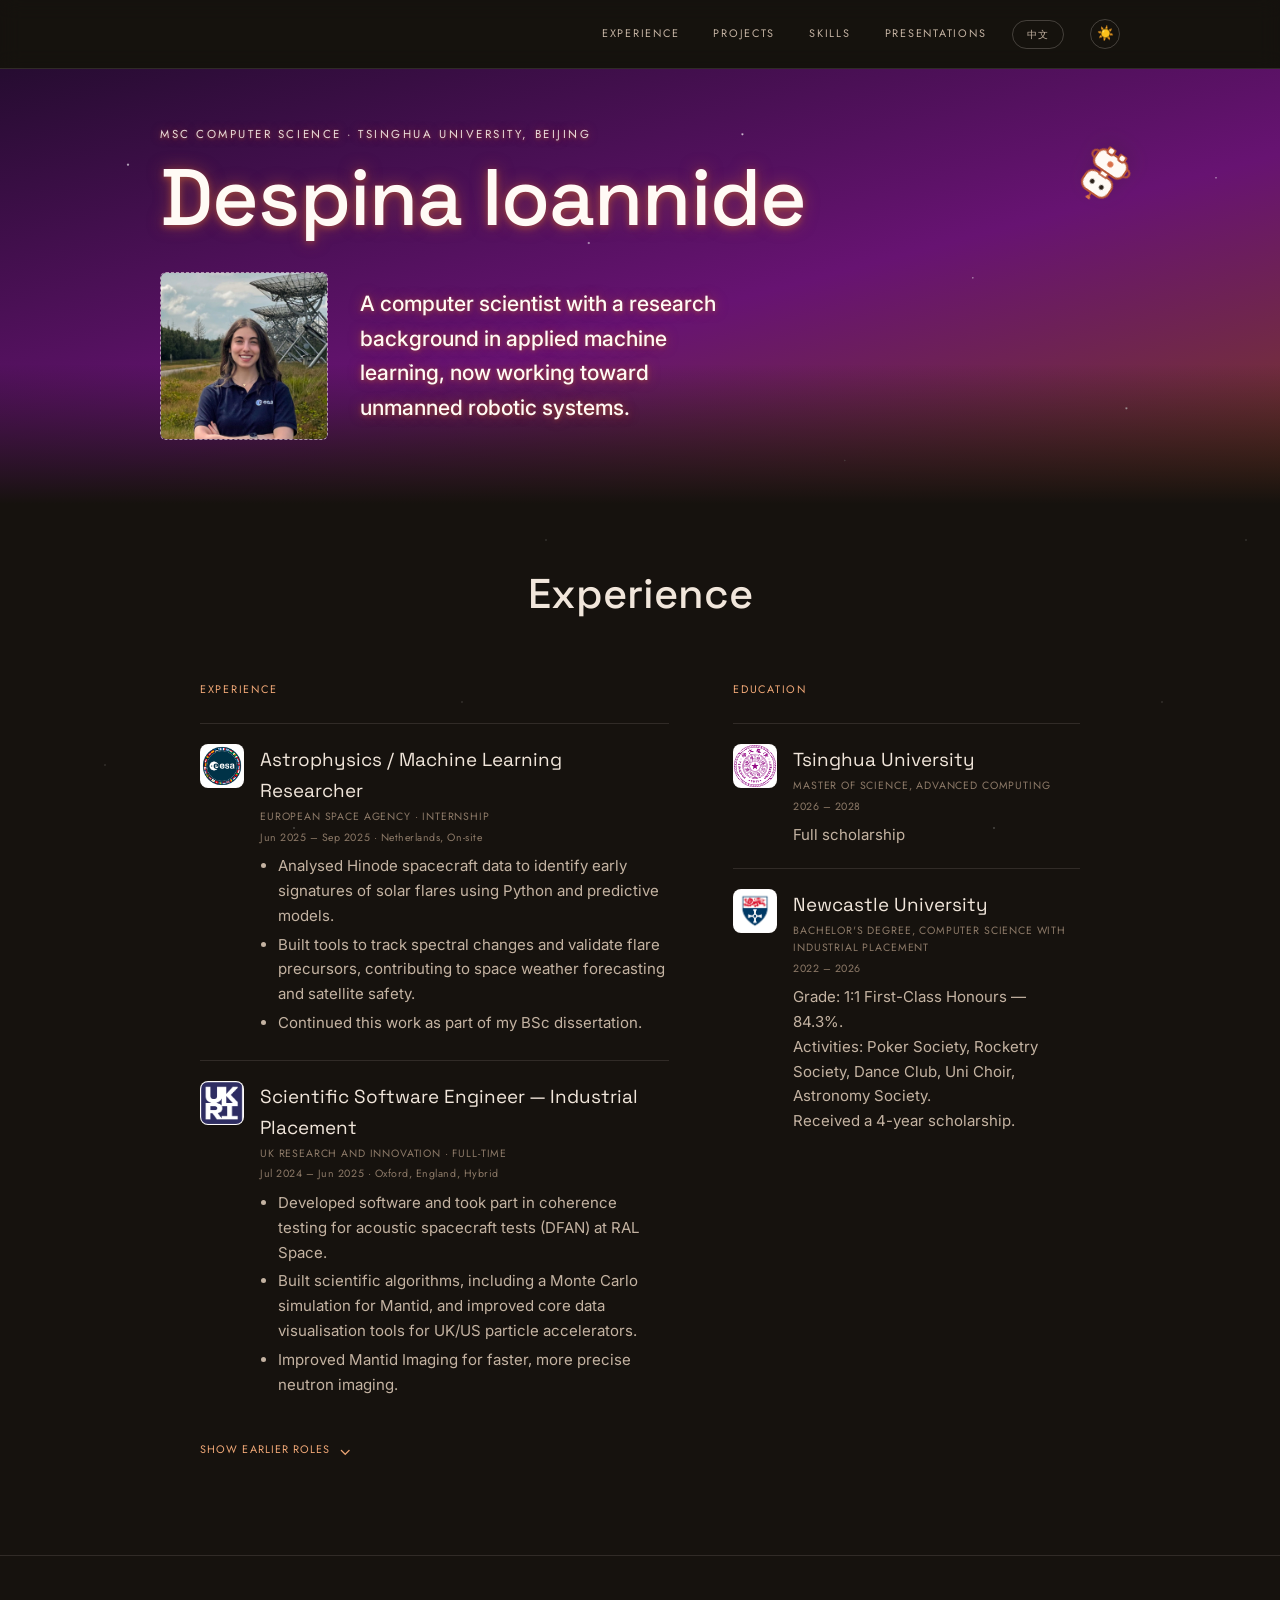
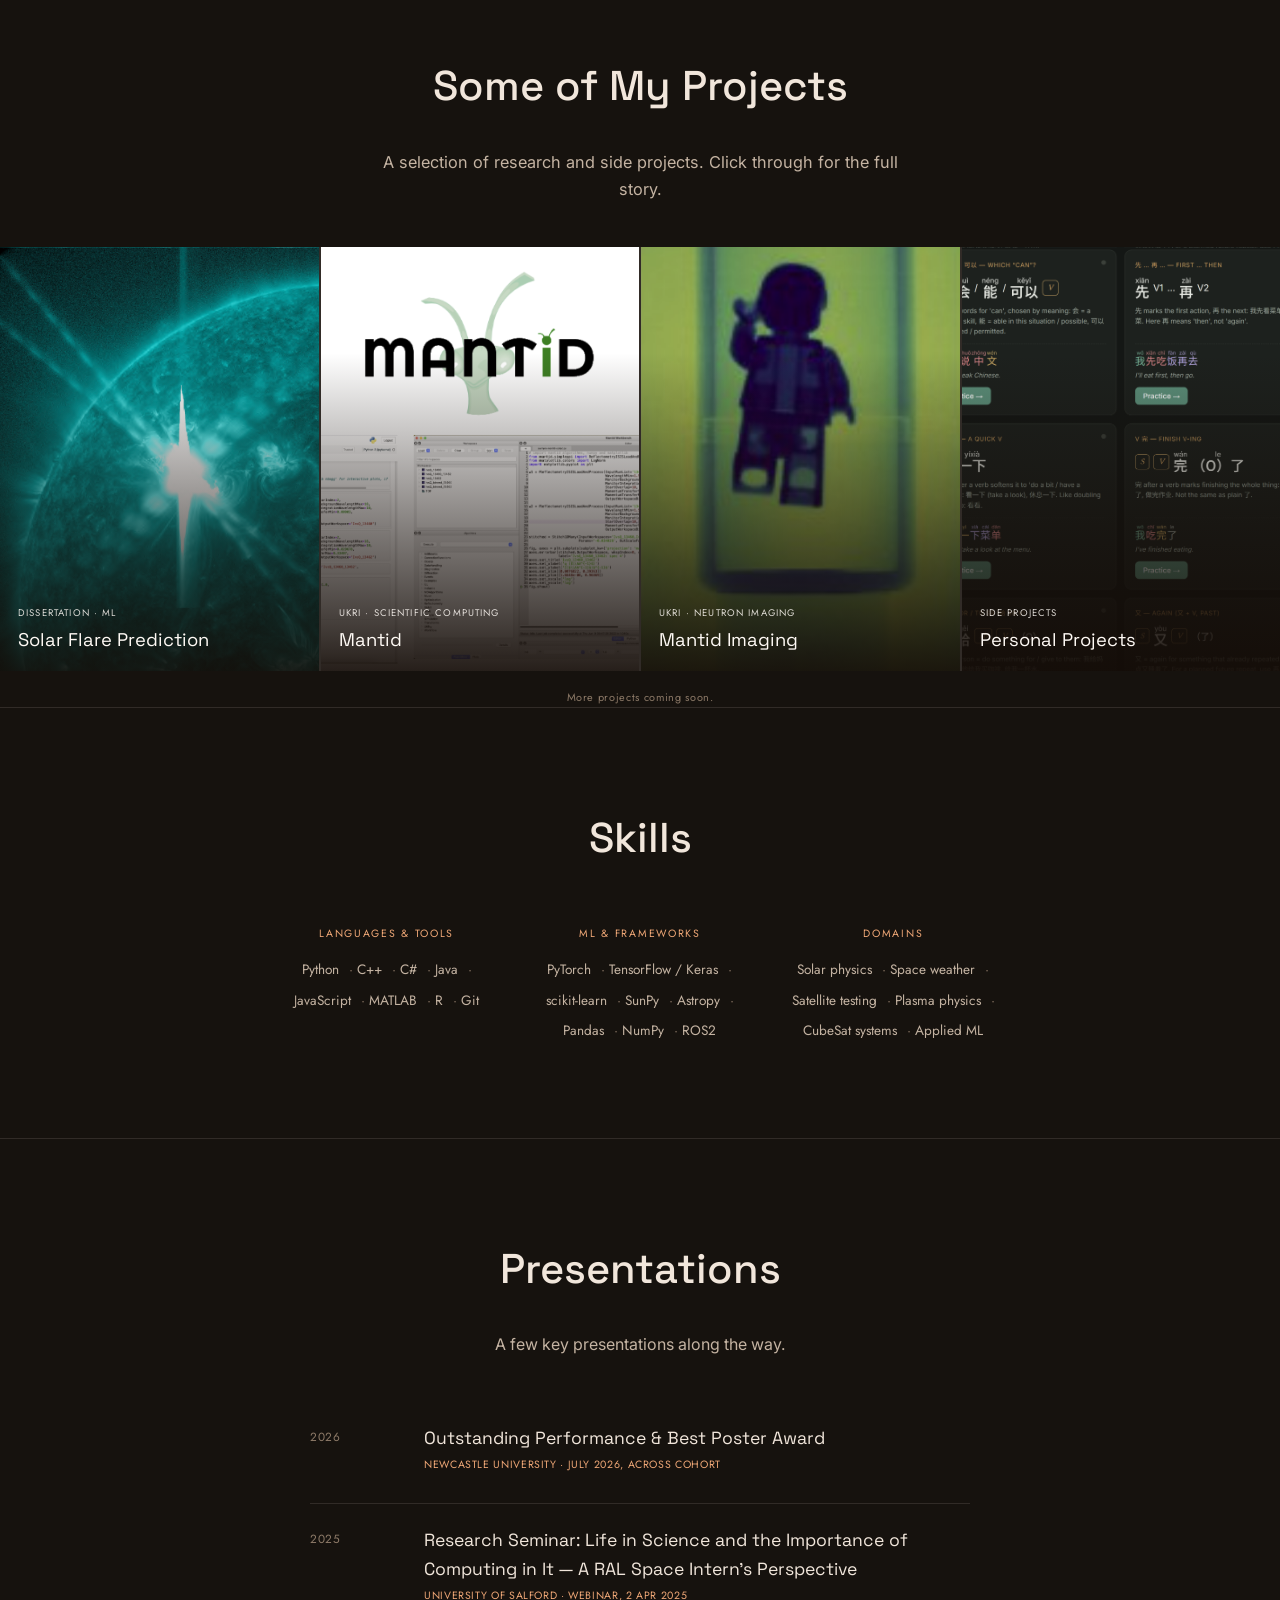
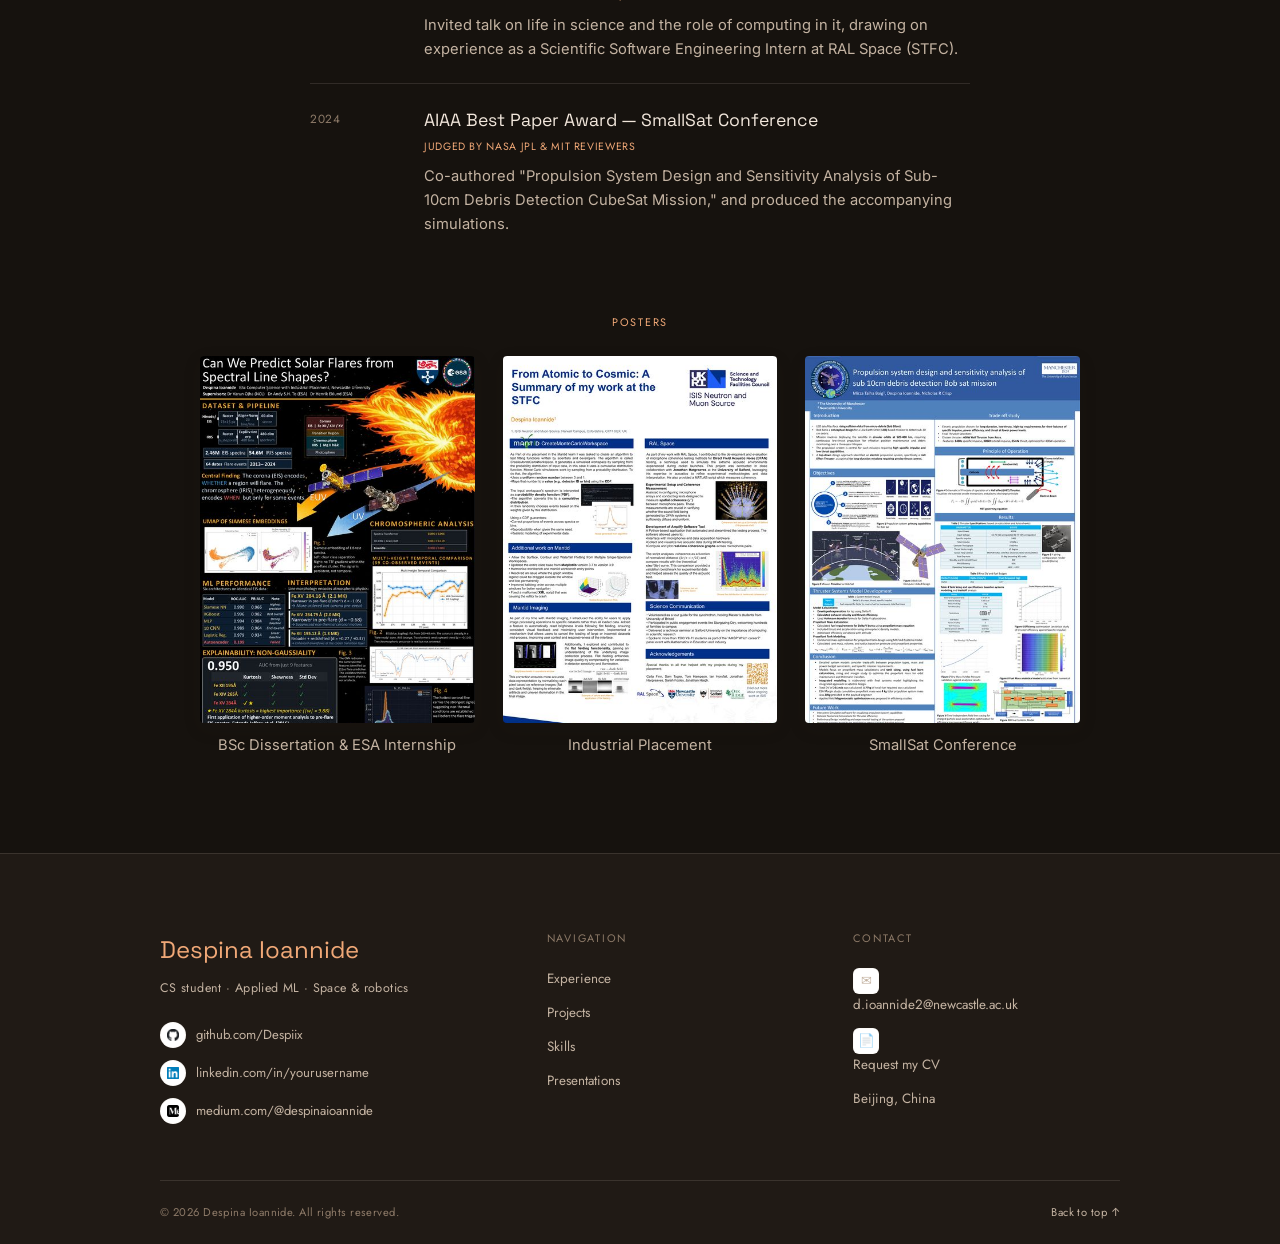
==== index.html @ 5f912adf "Initial commit: personal portfolio website" ====
<!DOCTYPE html>
<html lang="en">
<head>
<meta charset="UTF-8">
<meta name="viewport" content="width=device-width, initial-scale=1.0">
<title>Despina</title>
<meta name="description" content="Despina — Computer Science graduate, machine learning for space weather, incoming MSc Advanced Computing at Tsinghua University.">
<script>
  (function(){
    var t = localStorage.getItem('site-theme') || 'dark';
    if(t === 'dark') document.documentElement.setAttribute('data-theme', 'dark');
  })();
</script>

<link rel="preconnect" href="https://fonts.googleapis.com">
<link rel="preconnect" href="https://fonts.gstatic.com" crossorigin>
<link href="https://fonts.googleapis.com/css2?family=Space+Grotesk:wght@400;500;600;700&family=Inter:wght@400;500;600&family=Jost:wght@300;400;500&display=swap" rel="stylesheet">
<script src="https://cdnjs.cloudflare.com/ajax/libs/gsap/3.12.5/gsap.min.js"></script>

<style>
  :root{
    /* warm blush → coral, pulled from the reference */
    --grad-top: #f8ded3;
    --grad-mid: #f0ae93;
    --grad-bottom: #dd7a58;

    --bg: #fdf3ec;
    --bg-panel: #f9e8dd;
    --ink: #2b2019;
    --ink-dim: #6f5b4c;
    --ink-faint: #a4917f;
    --hero-ink: #fffaf5;
    --hero-ink-dim: rgba(255,250,245,0.86);

    --accent: #d9714a;
    --accent-deep: #b85535;
    --line: rgba(43,32,25,0.13);
    --line-strong: rgba(43,32,25,0.24);
    --hero-glow: rgba(184,85,53,0.6);

    --display: 'Space Grotesk', 'Jost', sans-serif;
    --body-serif: 'Inter', 'Jost', sans-serif;
    --label: 'Jost', 'Inter', sans-serif;
    --max: 1040px;

    --nav-bg: rgba(253,243,236,0.72);
  }

  :root[data-theme="dark"]{
    --grad-top: #260c31;
    --grad-mid: #671372;
    --grad-bottom: #7a3c22;

    --bg: #16120e;
    --bg-panel: #201a15;
    --ink: #f1e6db;
    --ink-dim: #c4b3a2;
    --ink-faint: #8d7a68;
    --line: rgba(241,230,219,0.12);
    --line-strong: rgba(241,230,219,0.22);

    --accent: #e8935f;
    --accent-deep: #f0a877;

    --nav-bg: rgba(22,18,14,0.72);
  }

  *{ box-sizing: border-box; margin:0; padding:0; }
  html{ scroll-behavior: smooth; }

  body{
    background: var(--bg);
    color: var(--ink);
    font-family: var(--body-serif);
    font-size: 1.15rem;
    line-height: 1.65;
    -webkit-font-smoothing: antialiased;
    transition: background-color 0.3s ease, color 0.3s ease;
  }

  /* sparse ambient starfield across the whole page, dark mode only */
  body::before{
    content: "";
    position: fixed;
    inset: 0;
    z-index: -1;
    pointer-events: none;
    opacity: 0;
    transition: opacity 0.8s ease;
    background-image:
      radial-gradient(1.2px 1.2px at 6% 14%, rgba(255,255,255,0.5), transparent),
      radial-gradient(1px 1px at 28% 52%, rgba(255,255,255,0.35), transparent),
      radial-gradient(1.2px 1.2px at 54% 22%, rgba(255,255,255,0.45), transparent),
      radial-gradient(1px 1px at 78% 60%, rgba(255,255,255,0.32), transparent),
      radial-gradient(1.2px 1.2px at 92% 30%, rgba(255,255,255,0.4), transparent),
      radial-gradient(1px 1px at 15% 85%, rgba(255,255,255,0.3), transparent),
      radial-gradient(1.2px 1.2px at 42% 92%, rgba(255,255,255,0.4), transparent),
      radial-gradient(1px 1px at 66% 78%, rgba(255,255,255,0.3), transparent);
    background-size: 700px 900px;
    background-repeat: repeat;
  }
  :root[data-theme="dark"] body::before{
    opacity: 1;
    animation: twinkle 8s ease-in-out infinite;
  }

  a{ color: inherit; text-decoration: none; }
  ::selection{ background: var(--accent); color: #fff; }

  .wrap{
    max-width: var(--max);
    margin: 0 auto;
    padding: 0 40px;
    position: relative;
  }

  .label{
    font-family: var(--label);
    font-weight: 400;
    font-size: 0.72rem;
    letter-spacing: 0.22em;
    text-transform: uppercase;
    color: var(--accent);
  }

  /* ---------- NAV ---------- */
  nav{
    position: sticky;
    top: 0;
    z-index: 50;
    background: var(--nav-bg);
    backdrop-filter: blur(10px);
    border-bottom: 1px solid var(--line);
    transition: background-color 0.3s ease, border-color 0.3s ease;
  }
  nav .wrap{
    display:flex;
    align-items:center;
    justify-content: flex-end;
    height: 68px;
    padding: 0 40px;
  }
  .nav-links{
    display:flex;
    gap: 34px;
    font-family: var(--label);
    font-size: 0.68rem;
    letter-spacing: 0.16em;
    text-transform: uppercase;
    color: var(--ink-dim);
  }
  .nav-links a{ transition: color 0.25s ease; }
  .nav-links a:hover{ color: var(--accent-deep); }
  @media (max-width: 640px){ .nav-links{ gap: 14px; } .nav-links a:nth-child(3), .nav-links a:nth-child(4){ display:none; } }

  .nav-right{ display: flex; align-items: center; gap: 26px; }
  .lang-toggle{
    font-family: var(--label);
    font-size: 0.65rem;
    letter-spacing: 0.08em;
    text-transform: uppercase;
    color: var(--ink-dim);
    background: none;
    border: 1px solid var(--line-strong);
    border-radius: 999px;
    padding: 6px 14px;
    cursor: pointer;
    transition: color 0.2s ease, border-color 0.2s ease;
    flex-shrink: 0;
  }
  .lang-toggle:hover{ color: var(--accent-deep); border-color: var(--accent-deep); }

  .theme-toggle{
    width: 30px;
    height: 30px;
    border-radius: 50%;
    background: none;
    border: 1px solid var(--line-strong);
    display: flex;
    align-items: center;
    justify-content: center;
    font-size: 0.85rem;
    line-height: 1;
    cursor: pointer;
    transition: border-color 0.2s ease, transform 0.2s ease;
    flex-shrink: 0;
  }
  .theme-toggle:hover{ border-color: var(--accent-deep); transform: rotate(12deg); }

  /* ---------- HERO ---------- */
  header.hero{
    background: linear-gradient(165deg, var(--grad-top) 0%, var(--grad-mid) 55%, var(--grad-bottom) 100%);
    padding: 56px 0 64px;
    position: relative;
    overflow: hidden;
    transition: background 0.3s ease;
  }
  header.hero::after{
    content: "";
    position: absolute;
    left: 0; right: 0; bottom: 0;
    height: 140px;
    background: linear-gradient(0deg, var(--bg) 0%, transparent 100%);
    pointer-events: none;
    transition: background-color 0.3s ease;
  }
  header.hero .wrap{
    display: block;
    position: relative;
    z-index: 1;
  }
  .hero-stars{
    position: absolute;
    inset: 0;
    pointer-events: none;
    opacity: 0;
    transition: opacity 0.6s ease;
    background-image:
      radial-gradient(1.6px 1.6px at 10% 22%, rgba(255,255,255,0.9), transparent),
      radial-gradient(1.2px 1.2px at 32% 68%, rgba(255,255,255,0.7), transparent),
      radial-gradient(1.6px 1.6px at 58% 15%, rgba(255,255,255,0.85), transparent),
      radial-gradient(1.2px 1.2px at 76% 48%, rgba(255,255,255,0.6), transparent),
      radial-gradient(1.6px 1.6px at 88% 78%, rgba(255,255,255,0.85), transparent),
      radial-gradient(1.2px 1.2px at 20% 85%, rgba(255,255,255,0.55), transparent),
      radial-gradient(1.6px 1.6px at 46% 40%, rgba(255,255,255,0.75), transparent),
      radial-gradient(1.2px 1.2px at 66% 90%, rgba(255,255,255,0.6), transparent),
      radial-gradient(1.2px 1.2px at 95% 25%, rgba(255,255,255,0.65), transparent);
  }
  :root[data-theme="dark"] .hero-stars{
    opacity: 1;
    animation: twinkle 6s ease-in-out infinite;
  }
  @keyframes twinkle{
    0%, 100% { opacity: 0.7; }
    50% { opacity: 1; }
  }
  .hero-eyebrow{
    color: var(--hero-ink-dim);
    margin-bottom: 14px;
    text-shadow: 0 0 10px var(--hero-glow), 0 1px 3px var(--hero-glow);
  }
  h1.name{
    font-family: var(--display);
    font-weight: 500;
    font-size: clamp(2.6rem, 7vw, 5rem);
    line-height: 0.98;
    letter-spacing: -0.01em;
    color: var(--hero-ink);
    margin-bottom: 36px;
    text-shadow: 0 0 16px var(--hero-glow), 0 2px 6px var(--hero-glow);
  }
  .hero-row{
    display: flex;
    align-items: center;
    gap: 32px;
    flex-wrap: wrap;
  }
  .hero-photo{
    width: 168px;
    height: 168px;
    flex-shrink: 0;
    aspect-ratio: 1 / 1;
    border-radius: 6px;
    border: 1.5px dashed rgba(255,250,245,0.55);
    background: rgba(255,250,245,0.08);
    display: flex;
    flex-direction: column;
    align-items: center;
    justify-content: center;
    gap: 8px;
    color: var(--hero-ink-dim);
    overflow: hidden;
  }
  .hero-photo img{ width: 100%; height: 100%; object-fit: cover; display: block; }
  .hero-photo .plus{
    font-family: var(--display);
    font-size: 2rem;
    line-height: 1;
    color: var(--hero-ink);
  }
  .hero-photo span.lbl{
    font-family: var(--label);
    font-size: 0.62rem;
    letter-spacing: 0.14em;
    text-transform: uppercase;
  }
  .hero-tagline{
    font-family: var(--body-serif);
    font-weight: 500;
    font-size: clamp(1.15rem, 2vw, 1.32rem);
    color: var(--hero-ink);
    text-shadow: 0 0 12px var(--hero-glow), 0 1px 4px var(--hero-glow);
    max-width: 380px;
    flex: 1;
    min-width: 220px;
  }

  /* ---------- SECTION SHELL ---------- */
  section{
    padding: 96px 0;
    border-top: 1px solid var(--line);
  }
  header.hero + section{
    padding-top: 56px;
    border-top: none;
  }
  .section-head{
    display:flex;
    align-items: baseline;
    justify-content: center;
    margin-bottom: 52px;
    text-align: center;
  }
  h2{
    font-family: var(--display);
    font-weight: 500;
    font-size: clamp(2rem, 4.5vw, 2.6rem);
  }

  /* ---------- ABOUT (with fine-line flare figure) ---------- */
  /* ---------- AWARDS ---------- */
  .awards-intro{
    max-width: 480px;
    margin: -24px auto 44px;
    text-align: center;
    color: var(--ink-dim);
    font-size: 1rem;
  }
  .awards-list{ max-width: 660px; margin: 0 auto; }
  .award-item{
    display: grid;
    grid-template-columns: 88px 1fr;
    gap: 26px;
    padding: 22px 0;
    border-top: 1px solid var(--line);
  }
  .award-item:first-child{ border-top: none; }
  .award-year{
    font-family: var(--label);
    font-size: 0.74rem;
    letter-spacing: 0.06em;
    color: var(--ink-faint);
    padding-top: 3px;
  }
  .award-title{
    font-family: var(--display);
    font-size: 1.1rem;
    color: var(--ink);
    margin-bottom: 3px;
  }
  .award-org{
    font-family: var(--label);
    font-size: 0.66rem;
    letter-spacing: 0.06em;
    color: var(--accent-deep);
    text-transform: uppercase;
    margin-bottom: 8px;
  }
  .award-desc{ color: var(--ink-dim); font-size: 0.92rem; }
  .award-item.add{
    color: var(--ink-faint);
    font-family: var(--label);
    font-size: 0.72rem;
    letter-spacing: 0.06em;
    align-items: center;
  }
  .award-item.add .award-year{ visibility: hidden; }

  .posters-heading{
    font-family: var(--label);
    font-size: 0.68rem;
    letter-spacing: 0.16em;
    text-transform: uppercase;
    color: var(--accent-deep);
    text-align: center;
    margin: 56px 0 24px;
  }
  .posters-grid{
    max-width: 880px;
    margin: 0 auto;
    display: grid;
    grid-template-columns: repeat(3, 1fr);
    gap: 28px;
  }
  @media (max-width: 620px){ .posters-grid{ grid-template-columns: 1fr; max-width: 380px; } }
  .poster-tile{ cursor: pointer; }
  .poster-thumb{
    aspect-ratio: 3 / 4;
    border-radius: 4px;
    overflow: hidden;
    position: relative;
    transition: transform 0.25s ease, box-shadow 0.25s ease;
    box-shadow: 0 6px 18px rgba(43,32,25,0.12);
    background: var(--bg-panel);
  }
  .poster-thumb img{
    width: 100%;
    height: 100%;
    object-fit: cover;
    object-position: top center;
    display: block;
  }
  .poster-tile:hover .poster-thumb{ transform: translateY(-4px); box-shadow: 0 12px 24px rgba(43,32,25,0.18); }
  .poster-label{
    text-align: center;
    font-family: var(--body-serif);
    font-size: 0.92rem;
    color: var(--ink-dim);
    margin-top: 10px;
  }

  .poster-modal{
    position: fixed;
    inset: 0;
    background: rgba(17,12,8,0.86);
    display: flex;
    align-items: center;
    justify-content: center;
    opacity: 0;
    pointer-events: none;
    transition: opacity 0.3s ease;
    z-index: 200;
    padding: 60px 30px;
  }
  .poster-modal.open{ opacity: 1; pointer-events: auto; }
  .poster-modal-inner{
    position: relative;
    max-width: min(900px, 100%);
    max-height: 100%;
    display: flex;
    flex-direction: column;
    align-items: center;
    transform: scale(0.96) translateY(10px);
    transition: transform 0.3s ease;
  }
  .poster-modal.open .poster-modal-inner{ transform: scale(1) translateY(0); }
  .poster-modal-img{
    max-width: 100%;
    max-height: calc(100vh - 160px);
    border-radius: 4px;
    box-shadow: 0 24px 70px rgba(0,0,0,0.5);
    background: #fff;
    display: block;
  }
  .poster-modal-caption{
    margin-top: 18px;
    font-family: var(--display);
    font-size: 1.15rem;
    color: var(--hero-ink);
    text-align: center;
  }
  .poster-close{
    position: absolute;
    top: -18px;
    right: -18px;
    width: 40px;
    height: 40px;
    border-radius: 50%;
    background: var(--bg);
    border: 1px solid var(--line-strong);
    display: flex;
    align-items: center;
    justify-content: center;
    font-family: var(--label);
    font-size: 1rem;
    color: var(--ink-dim);
    cursor: pointer;
    transition: color 0.2s ease, border-color 0.2s ease, transform 0.2s ease;
  }
  .poster-close:hover{ color: var(--accent-deep); border-color: var(--accent-deep); transform: rotate(90deg); }
  @media (max-width: 640px){
    .poster-close{ top: -46px; right: 0; }
  }

  /* ---------- EXPERIENCE / EDUCATION ---------- */
  .exp-edu-grid{
    display: grid;
    grid-template-columns: 1.15fr 0.85fr;
    gap: 64px;
    max-width: 880px;
    margin: 0 auto;
  }
  @media (max-width: 760px){ .exp-edu-grid{ grid-template-columns: 1fr; gap: 52px; } }

  .col-title{
    font-family: var(--label);
    font-size: 0.68rem;
    letter-spacing: 0.16em;
    text-transform: uppercase;
    color: var(--accent-deep);
    margin-bottom: 24px;
  }

  .entry{
    display: grid;
    grid-template-columns: 44px 1fr;
    gap: 16px;
    padding: 20px 0;
    border-top: 1px solid var(--line);
  }
  .entry:first-child{ border-top: none; padding-top: 0; }

  .badge{
    width: 44px;
    height: 44px;
    border-radius: 8px;
    background: #fff;
    border: 1px solid var(--line);
    display: flex;
    align-items: center;
    justify-content: center;
    font-family: var(--label);
    font-weight: 500;
    font-size: 0.62rem;
    letter-spacing: 0.02em;
    text-align: center;
    flex-shrink: 0;
    overflow: hidden;
  }
  .badge img{
    width: 100%;
    height: 100%;
    object-fit: cover;
  }

  .entry-role{
    font-family: var(--display);
    font-size: 1.18rem;
    color: var(--ink);
    margin-bottom: 2px;
  }
  .entry-org{
    font-family: var(--label);
    font-size: 0.66rem;
    letter-spacing: 0.08em;
    color: var(--ink-faint);
    text-transform: uppercase;
    margin-bottom: 3px;
  }
  .entry-date{
    font-family: var(--label);
    font-size: 0.66rem;
    letter-spacing: 0.05em;
    color: var(--ink-faint);
    margin-bottom: 8px;
  }
  .entry-desc{ color: var(--ink-dim); font-size: 0.94rem; }
  .entry-desc ul{ padding-left: 18px; margin-top: 4px; }
  .entry-desc li{ margin-bottom: 4px; }

  #exp-more{
    display: grid;
    grid-template-rows: 0fr;
    overflow: hidden;
    transition: grid-template-rows 0.4s ease;
  }
  #exp-more.open{ grid-template-rows: 1fr; }
  #exp-more > div{ min-height: 0; }

  .exp-toggle{
    display: flex;
    align-items: center;
    gap: 8px;
    margin-top: 18px;
    font-family: var(--label);
    font-size: 0.68rem;
    letter-spacing: 0.1em;
    text-transform: uppercase;
    color: var(--accent-deep);
    cursor: pointer;
    background: none;
    border: none;
    padding: 0;
  }
  .exp-toggle .chev{
    display: inline-block;
    transition: transform 0.3s ease;
    font-family: var(--body-serif);
    font-size: 1rem;
  }
  .exp-toggle.open .chev{ transform: rotate(180deg); }

  /* ---------- PROJECTS — photo grid ---------- */
  #projects{ padding-bottom: 0; }
  .proj-intro{
    max-width: 520px;
    margin: -24px auto 44px;
    text-align: center;
    color: var(--ink-dim);
    font-size: 1.02rem;
  }
  .proj-grid{
    display: grid;
    grid-template-columns: repeat(4, 1fr);
    gap: 2px;
    background: var(--line);
  }
  @media (max-width: 900px){ .proj-grid{ grid-template-columns: repeat(2, 1fr); } }

  .proj-tile{
    position: relative;
    aspect-ratio: 3 / 4;
    overflow: hidden;
    display: block;
    background-size: cover;
    background-position: center;
    background-color: var(--bg-panel);
  }
  .proj-tile .overlay{
    position: absolute;
    inset: 0;
    display: flex;
    flex-direction: column;
    justify-content: flex-end;
    padding: 20px 18px 16px;
    background: linear-gradient(0deg, rgba(20,12,7,0.92) 0%, rgba(20,12,7,0.55) 32%, transparent 75%);
    color: #fffaf5;
    transition: opacity 0.3s ease;
  }
  .proj-tile:hover .overlay{ opacity: 1; }
  .proj-tile .p-tag{
    font-family: var(--label);
    font-size: 0.6rem;
    letter-spacing: 0.12em;
    text-transform: uppercase;
    opacity: 0.85;
    margin-bottom: 3px;
    display: block;
  }
  .proj-tile .p-title{
    font-family: var(--display);
    font-size: 1.15rem;
  }
  .proj-tile:hover{ filter: brightness(1.04); }

  .proj-tile.add{
    background: var(--bg-panel);
    display: flex;
    align-items: center;
    justify-content: center;
    flex-direction: column;
    gap: 8px;
    color: var(--ink-faint);
    cursor: default;
  }
  .proj-tile.add .plus{
    font-family: var(--display);
    font-size: 2.2rem;
    line-height: 1;
  }
  .proj-tile.add span.lbl{
    font-family: var(--label);
    font-size: 0.62rem;
    letter-spacing: 0.14em;
    text-transform: uppercase;
  }

  .proj-note{
    text-align: center;
    font-family: var(--label);
    font-size: 0.68rem;
    letter-spacing: 0.06em;
    color: var(--ink-faint);
    padding: 18px 0 0;
  }

  /* ---------- SKILLS ---------- */
  .skill-groups{
    max-width: 720px;
    margin: 0 auto;
    display: grid;
    grid-template-columns: repeat(3, 1fr);
    gap: 40px;
    text-align: center;
  }
  @media (max-width: 700px){ .skill-groups{ grid-template-columns: 1fr; gap: 32px; } }
  .skill-group-title{
    font-family: var(--label);
    font-size: 0.66rem;
    letter-spacing: 0.16em;
    text-transform: uppercase;
    color: var(--accent-deep);
    margin-bottom: 16px;
  }
  .skill-tags{ display:flex; flex-wrap: wrap; gap: 8px 4px; justify-content: center; }
  .skill-tag{
    font-family: var(--label);
    font-size: 0.85rem;
    color: var(--ink-dim);
  }
  .skill-tag:not(:last-child)::after{ content:"·"; margin-left: 10px; color: var(--ink-faint); }

  footer{ padding: 76px 0 0; border-top: 1px solid var(--line); background: var(--bg-panel); }
  .footer-grid{
    display: grid;
    grid-template-columns: 1.3fr 1fr 1fr;
    gap: 40px;
    padding-bottom: 56px;
  }
  @media (max-width: 700px){ .footer-grid{ grid-template-columns: 1fr; gap: 44px; } }

  .footer-name{
    font-family: var(--display);
    font-size: 1.5rem;
    color: var(--accent-deep);
    margin-bottom: 8px;
  }
  .footer-tagline{
    font-family: var(--label);
    font-size: 0.78rem;
    letter-spacing: 0.03em;
    color: var(--ink-dim);
    margin-bottom: 24px;
  }
  .footer-socials{ display: flex; flex-direction: column; gap: 12px; }
  .footer-link{
    display: flex;
    align-items: center;
    gap: 10px;
    font-family: var(--label);
    font-size: 0.82rem;
    color: var(--ink-dim);
    transition: color 0.2s ease;
  }
  .footer-link:hover{ color: var(--accent-deep); }
  .footer-ico{
    width: 26px;
    height: 26px;
    border-radius: 50%;
    background: #fff;
    border: 1px solid var(--line-strong);
    display: flex;
    align-items: center;
    justify-content: center;
    font-family: var(--label);
    font-size: 0.6rem;
    font-weight: 500;
    letter-spacing: 0.02em;
    color: var(--accent-deep);
    flex-shrink: 0;
    overflow: hidden;
    padding: 6px;
  }
  .footer-ico img{
    width: 100%;
    height: 100%;
    object-fit: contain;
  }

  .footer-heading{
    font-family: var(--label);
    font-size: 0.68rem;
    letter-spacing: 0.16em;
    text-transform: uppercase;
    color: var(--ink-faint);
    margin-bottom: 20px;
  }
  .footer-list{ display: flex; flex-direction: column; gap: 12px; }
  .footer-list a, .footer-list span{
    font-family: var(--label);
    font-size: 0.84rem;
    color: var(--ink-dim);
    transition: color 0.2s ease;
  }
  .footer-list a:hover{ color: var(--accent-deep); }

  .footer-bottom{
    display: flex;
    justify-content: space-between;
    align-items: center;
    flex-wrap: wrap;
    gap: 10px;
    padding: 22px 0;
    border-top: 1px solid var(--line);
  }
  .footer-bottom p{
    font-family: var(--label);
    font-size: 0.7rem;
    letter-spacing: 0.04em;
    color: var(--ink-faint);
  }
  .back-to-top{
    font-family: var(--label);
    font-size: 0.7rem;
    letter-spacing: 0.04em;
    color: var(--ink-dim);
    transition: color 0.2s ease;
  }
  .back-to-top:hover{ color: var(--accent-deep); }

  a:focus-visible, button:focus-visible{ outline: 1px solid var(--accent-deep); outline-offset: 3px; }

  /* ---------- SCROLL MASCOT ---------- */
  .bot-mascot{
    position: absolute;
    top: 0;
    left: 0;
    width: 46px;
    height: 56px;
    z-index: 40;
    cursor: pointer;
    opacity: 0;
    filter: drop-shadow(0 6px 10px rgba(43,32,25,0.18));
    transition: opacity 0.4s ease;
  }
  .bot-mascot svg{ width: 100%; height: 100%; display: block; }

  @media (max-width: 640px){
    .bot-mascot{ width: 32px; height: 40px; }
  }
</style>
</head>
<body>

<div class="bot-mascot" id="botMascot" aria-hidden="true">
  <svg viewBox="0 0 44 56" xmlns="http://www.w3.org/2000/svg">
    <line x1="22" y1="7" x2="22" y2="1" stroke="#b85535" stroke-width="2" stroke-linecap="round"/>
    <circle cx="22" cy="1" r="2.4" fill="#d9714a"/>
    <rect x="7" y="7" width="30" height="21" rx="8" fill="#fffaf5" stroke="#b85535" stroke-width="2"/>
    <circle cx="16.5" cy="17" r="2.4" fill="#2b2019"/>
    <circle cx="27.5" cy="17" r="2.4" fill="#2b2019"/>
    <rect x="18" y="27" width="8" height="5" fill="#fffaf5" stroke="#b85535" stroke-width="1.6"/>
    <rect x="5" y="32" width="34" height="19" rx="7" fill="#fffaf5" stroke="#b85535" stroke-width="2"/>
    <circle cx="22" cy="41" r="3" fill="#d9714a"/>
    <path d="M5 38 C -1 38 -1 46 5 46" fill="none" stroke="#b85535" stroke-width="2" stroke-linecap="round"/>
    <path d="M39 38 C 45 38 45 46 39 46" fill="none" stroke="#b85535" stroke-width="2" stroke-linecap="round"/>
    <rect x="12" y="49" width="7" height="7" rx="2.5" fill="#fffaf5" stroke="#b85535" stroke-width="2"/>
    <rect x="25" y="49" width="7" height="7" rx="2.5" fill="#fffaf5" stroke="#b85535" stroke-width="2"/>
  </svg>
</div>

<nav id="top">
  <div class="wrap">
    <div class="nav-right">
      <div class="nav-links">
        <a href="#experience" data-i18n="nav-experience">Experience</a>
        <a href="#projects" data-i18n="nav-projects">Projects</a>
        <a href="#skills" data-i18n="nav-skills">Skills</a>
        <a href="#awards" data-i18n="nav-awards">Presentations</a>
      </div>
      <button class="lang-toggle" id="langToggle" onclick="toggleLang()">中文</button>
      <button class="theme-toggle" id="themeToggle" onclick="toggleTheme()" aria-label="Toggle dark mode">🌙</button>
    </div>
  </div>
</nav>

<header class="hero">
  <div class="hero-stars"></div>
  <div class="wrap">
    <div class="hero-eyebrow label" data-i18n="hero-eyebrow">MSc Computer Science · Tsinghua University, Beijing</div>
    <h1 class="name bot-landing" data-i18n="hero-name">Despina Ioannide</h1>
    <div class="hero-row">
      <div class="hero-photo">
        <img src="pfp.jpg" alt="Despina Ioannide">
      </div>
      <p class="hero-tagline" data-i18n="hero-tagline">A computer scientist with a research background in applied machine learning, now working toward unmanned robotic systems.</p>
    </div>
  </div>
</header>

<section id="experience">
  <div class="wrap">
    <div class="section-head"><h2 data-i18n="exp-h2" class="bot-landing">Experience</h2></div>
    <div class="exp-edu-grid">

      <div>
        <div class="col-title" data-i18n="exp-col-title">Experience</div>

        <div class="entry">
          <div class="badge"><img src="logos/esa.png" alt="ESA"></div>
          <div>
            <div class="entry-role" data-i18n="esa-role">Astrophysics / Machine Learning Researcher</div>
            <div class="entry-org" data-i18n="esa-org">European Space Agency · Internship</div>
            <div class="entry-date" data-i18n="esa-date">Jun 2025 – Sep 2025 · Netherlands, On-site</div>
            <div class="entry-desc">
              <ul data-i18n="esa-bullets">
                <li>Analysed Hinode spacecraft data to identify early signatures of solar flares using Python and predictive models.</li>
                <li>Built tools to track spectral changes and validate flare precursors, contributing to space weather forecasting and satellite safety.</li>
                <li>Continued this work as part of my BSc dissertation.</li>
              </ul>
            </div>
          </div>
        </div>

        <div class="entry">
          <div class="badge"><img src="logos/UKRI.png" alt="UKRI"></div>
          <div>
            <div class="entry-role" data-i18n="ukri-role">Scientific Software Engineer — Industrial Placement</div>
            <div class="entry-org" data-i18n="ukri-org">UK Research and Innovation · Full-time</div>
            <div class="entry-date" data-i18n="ukri-date">Jul 2024 – Jun 2025 · Oxford, England, Hybrid</div>
            <div class="entry-desc">
              <ul data-i18n="ukri-bullets">
                <li>Developed software and took part in coherence testing for acoustic spacecraft tests (DFAN) at RAL Space.</li>
                <li>Built scientific algorithms, including a Monte Carlo simulation for Mantid, and improved core data visualisation tools for UK/US particle accelerators.</li>
                <li>Improved Mantid Imaging for faster, more precise neutron imaging.</li>
              </ul>
            </div>
          </div>
        </div>

        <div id="exp-more">
          <div>
            <div class="entry">
              <div class="badge"><img src="logos/JPMC.png" alt="JPMorgan Chase"></div>
              <div>
                <div class="entry-role" data-i18n="jpmc-role">Spring Intern — Software Engineering</div>
                <div class="entry-org" data-i18n="jpmc-org">JPMorgan Chase &amp; Co. · Internship</div>
                <div class="entry-date" data-i18n="jpmc-date">Apr 2024 · Glasgow, Scotland, On-site</div>
                <div class="entry-desc">
                  <ul data-i18n="jpmc-bullets">
                    <li>Received a direct offer for a summer internship in 2025.</li>
                    <li>Placed second in the "Code for &lt;good&gt;" hackathon, helping Deafblind Scotland improve their software.</li>
                  </ul>
                </div>
              </div>
            </div>

            <div class="entry">
              <div class="badge"><img src="logos/amazon.jpg" alt="Amazon"></div>
              <div>
                <div class="entry-role" data-i18n="amzn-role">Spring Intern — Software Engineering</div>
                <div class="entry-org" data-i18n="amzn-org">Amazon · Internship</div>
                <div class="entry-date" data-i18n="amzn-date">Apr 2024 · London Area, Remote</div>
                <div class="entry-desc">
                  <ul data-i18n="amzn-bullets">
                    <li>Placed 14th out of 144 top computer science students from across the UK and Ireland in a hackathon.</li>
                    <li>Received mentorship from Amazon engineers.</li>
                  </ul>
                </div>
              </div>
            </div>

            <div class="entry">
              <div class="badge"><img src="logos/palantir.jpg" alt="Palantir"></div>
              <div>
                <div class="entry-role" data-i18n="pltr-role">Spring Intern — Software Engineering</div>
                <div class="entry-org" data-i18n="pltr-org">Palantir Technologies · Internship</div>
                <div class="entry-date" data-i18n="pltr-date">Mar 2024 · Greater London, On-site</div>
                <div class="entry-desc">
                  <ul data-i18n="pltr-bullets">
                    <li>Presented the AIP- and Foundry-based project built over the course of the placement.</li>
                  </ul>
                </div>
              </div>
            </div>

            <div class="entry">
              <div class="badge"><img src="logos/newcastle.png" alt="Newcastle University"></div>
              <div>
                <div class="entry-role" data-i18n="sage-role">SAGE Student Ambassador (Computer Science)</div>
                <div class="entry-org" data-i18n="sage-org">Newcastle University · Part-time</div>
                <div class="entry-date" data-i18n="sage-date">Jan 2023 – Jun 2026 · Newcastle Upon Tyne, England, Hybrid</div>
                <div class="entry-desc">
                  <ul data-i18n="sage-bullets">
                    <li>Hosted lectures and practical sessions in programming with Python for offer holders of the University, with over 300 students attending so far.</li>
                    <li>Served as a judge at the VEX Robotics Competition, awarding a prize for the best use of programming techniques and design.</li>
                    <li>Appeared in a short video about what studying at Newcastle University is like.</li>
                  </ul>
                </div>
              </div>
            </div>
          </div>
        </div>

        <button class="exp-toggle" id="expToggleBtn" onclick="toggleExp()">
          <span id="expToggleLabel">Show earlier roles</span>
          <span class="chev">⌄</span>
        </button>
      </div>

      <div>
        <div class="col-title" data-i18n="edu-col-title">Education</div>

        <div class="entry">
          <div class="badge"><img src="logos/Tsinghua.webp" alt="Tsinghua University"></div>
          <div>
            <div class="entry-role" data-i18n="thu-role">Tsinghua University</div>
            <div class="entry-org" data-i18n="thu-org">Master of Science, Advanced Computing</div>
            <div class="entry-date" data-i18n="thu-date">2026 – 2028</div>
            <div class="entry-desc" data-i18n="thu-desc">Full scholarship</div>
          </div>
        </div>

        <div class="entry">
          <div class="badge"><img src="logos/newcastle.png" alt="Newcastle University"></div>
          <div>
            <div class="entry-role" data-i18n="ncl-role">Newcastle University</div>
            <div class="entry-org" data-i18n="ncl-org">Bachelor's degree, Computer Science with Industrial Placement</div>
            <div class="entry-date" data-i18n="ncl-date">2022 – 2026</div>
            <div class="entry-desc" data-i18n="ncl-desc">
              Grade: 1:1 First-Class Honours — 84.3%.<br>
              Activities: Poker Society, Rocketry Society, Dance Club, Uni Choir, Astronomy Society.<br>
              Received a 4-year scholarship.
            </div>
          </div>
        </div>
      </div>

    </div>
  </div>
</section>

<script>
  var expToggleLabels = {
    show: { en: 'Show earlier roles', zh: '显示更早的经历' },
    hide: { en: 'Show fewer roles', zh: '收起更早的经历' }
  };
  function updateExpToggleLabel(){
    var el = document.getElementById('exp-more');
    var label = document.getElementById('expToggleLabel');
    var isOpen = el.classList.contains('open');
    label.textContent = expToggleLabels[isOpen ? 'hide' : 'show'][currentLang];
  }
  function toggleExp(){
    var el = document.getElementById('exp-more');
    var btn = document.getElementById('expToggleBtn');
    var isOpen = el.classList.toggle('open');
    btn.classList.toggle('open', isOpen);
    updateExpToggleLabel();
  }
</script>

<section id="projects">
  <div class="wrap">
    <div class="section-head"><h2 data-i18n="proj-h2" class="bot-landing">Some of My Projects</h2></div>
    <p class="proj-intro" data-i18n="proj-intro">A selection of research and side projects. Click through for the full story.</p>
  </div>
  <div class="proj-grid">
    <a class="proj-tile" href="projects/solar-flare-prediction.html" style="background-image:url('projects/solar_flare.jpg?v=2');">
      <div class="overlay">
        <span class="p-tag" data-i18n="proj1-tag">Dissertation · ML</span>
        <div class="p-title" data-i18n="proj1-title">Solar Flare Prediction</div>
      </div>
    </a>
    <a class="proj-tile" href="projects/mantid.html" style="background-image:url('projects/mantid.png');">
      <div class="overlay">
        <span class="p-tag" data-i18n="proj2-tag">UKRI · Scientific Computing</span>
        <div class="p-title">Mantid</div>
      </div>
    </a>
    <a class="proj-tile" href="projects/mantid-imaging.html" style="background-image:url('projects/mantid_imaging.png');">
      <div class="overlay">
        <span class="p-tag" data-i18n="proj3-tag">UKRI · Neutron Imaging</span>
        <div class="p-title">Mantid Imaging</div>
      </div>
    </a>
    <a class="proj-tile" href="projects/personal.html" style="background-image:url('projects/personal.png');">
      <div class="overlay">
        <span class="p-tag" data-i18n="proj4-tag">Side Projects</span>
        <div class="p-title" data-i18n="proj4-title">Personal Projects</div>
      </div>
    </a>
  </div>
  <p class="proj-note" data-i18n="proj-note">More projects coming soon.</p>
</section>

<section id="skills">
  <div class="wrap">
    <div class="section-head"><h2 data-i18n="skills-h2" class="bot-landing">Skills</h2></div>
    <div class="skill-groups">
      <div>
        <div class="skill-group-title" data-i18n="skills-g1">Languages &amp; Tools</div>
        <div class="skill-tags">
          <span class="skill-tag">Python</span>
          <span class="skill-tag">C++</span>
          <span class="skill-tag">C#</span>
          <span class="skill-tag">Java</span>
          <span class="skill-tag">JavaScript</span>
          <span class="skill-tag">MATLAB</span>
          <span class="skill-tag">R</span>
          <span class="skill-tag">Git</span>
        </div>
      </div>
      <div>
        <div class="skill-group-title" data-i18n="skills-g2">ML &amp; Frameworks</div>
        <div class="skill-tags">
          <span class="skill-tag">PyTorch</span>
          <span class="skill-tag">TensorFlow / Keras</span>
          <span class="skill-tag">scikit-learn</span>
          <span class="skill-tag">SunPy</span>
          <span class="skill-tag">Astropy</span>
          <span class="skill-tag">Pandas</span>
          <span class="skill-tag">NumPy</span>
          <span class="skill-tag">ROS2</span>
        </div>
      </div>
      <div>
        <div class="skill-group-title" data-i18n="skills-g3">Domains</div>
        <div class="skill-tags">
          <span class="skill-tag" data-i18n="skill-solar">Solar physics</span>
          <span class="skill-tag" data-i18n="skill-spaceweather">Space weather</span>
          <span class="skill-tag" data-i18n="skill-sattest">Satellite testing</span>
          <span class="skill-tag" data-i18n="skill-plasma">Plasma physics</span>
          <span class="skill-tag" data-i18n="skill-cubesat">CubeSat systems</span>
          <span class="skill-tag" data-i18n="skill-appliedml">Applied ML</span>
        </div>
      </div>
    </div>
  </div>
</section>

<section id="awards">
  <div class="wrap">
    <div class="section-head"><h2 data-i18n="awards-h2" class="bot-landing">Presentations</h2></div>
    <p class="awards-intro" data-i18n="awards-intro">A few key presentations along the way.</p>
    <div class="awards-list">
      <div class="award-item">
        <div class="award-year">2026</div>
        <div>
          <div class="award-title" data-i18n="award1-title">Outstanding Performance &amp; Best Poster Award</div>
          <div class="award-org" data-i18n="award1-org">Newcastle University · July 2026, across cohort</div>
        </div>
      </div>
      <div class="award-item">
        <div class="award-year">2025</div>
        <div>
          <div class="award-title" data-i18n="award2-title">Research Seminar: Life in Science and the Importance of Computing in It — A RAL Space Intern's Perspective</div>
          <div class="award-org" data-i18n="award2-org">University of Salford · Webinar, 2 Apr 2025</div>
          <div class="award-desc" data-i18n="award2-desc">Invited talk on life in science and the role of computing in it, drawing on experience as a Scientific Software Engineering Intern at RAL Space (STFC).</div>
        </div>
      </div>
      <div class="award-item">
        <div class="award-year">2024</div>
        <div>
          <div class="award-title" data-i18n="award3-title">AIAA Best Paper Award — SmallSat Conference</div>
          <div class="award-org" data-i18n="award3-org">Judged by NASA JPL &amp; MIT reviewers</div>
          <div class="award-desc" data-i18n="award3-desc">Co-authored "Propulsion System Design and Sensitivity Analysis of Sub-10cm Debris Detection CubeSat Mission," and produced the accompanying simulations.</div>
        </div>
      </div>
    </div>

    <div class="posters-heading" data-i18n="posters-heading">Posters</div>
    <div class="posters-grid">
      <div class="poster-tile" onclick="openPoster('posters/bsc-dissertation-poster-full.jpg','bsc')">
        <div class="poster-thumb">
          <img src="posters/bsc-dissertation-poster-thumb.jpg" alt="BSc Dissertation poster">
        </div>
        <div class="poster-label" data-i18n="poster1-label">BSc Dissertation & ESA Internship</div>
      </div>
      <div class="poster-tile" onclick="openPoster('posters/industrial-placement-poster-full.jpg','ip')">
        <div class="poster-thumb">
          <img src="posters/industrial-placement-poster-thumb.jpg" alt="Industrial Placement poster">
        </div>
        <div class="poster-label" data-i18n="poster2-label">Industrial Placement</div>
      </div>
      <div class="poster-tile" onclick="openPoster('posters/smallsat-conference-poster-full.jpg','smallsat')">
        <div class="poster-thumb">
          <img src="posters/smallsat-conference-poster-thumb.jpg" alt="SmallSat Conference poster">
        </div>
        <div class="poster-label" data-i18n="poster3-label">SmallSat Conference</div>
      </div>
    </div>
  </div>
</section>

<div class="poster-modal" id="posterModal" onclick="if(event.target===this) closePoster()">
  <div class="poster-modal-inner">
    <button class="poster-close" onclick="closePoster()" aria-label="Close">✕</button>
    <img class="poster-modal-img" id="posterModalImg" src="" alt="">
    <div class="poster-modal-caption" id="posterModalTitle"></div>
  </div>
</div>

<script>
  var posterTitles = {
    bsc: { en: 'BSc Dissertation', zh: '本科毕业论文' },
    ip: { en: 'Industrial Placement', zh: '行业实习' },
    smallsat: { en: 'SmallSat Conference', zh: 'SmallSat 会议' }
  };
  function openPoster(imgSrc, key){
    var title = posterTitles[key] ? posterTitles[key][currentLang] : key;
    document.getElementById('posterModalImg').src = imgSrc;
    document.getElementById('posterModalImg').alt = title + ' poster';
    document.getElementById('posterModalTitle').textContent = title;
    document.getElementById('posterModal').classList.add('open');
    document.body.style.overflow = 'hidden';
  }
  function closePoster(){
    document.getElementById('posterModal').classList.remove('open');
    document.body.style.overflow = '';
  }
  document.addEventListener('keydown', function(e){
    if(e.key === 'Escape') closePoster();
  });
</script>

<footer>
  <div class="wrap">
    <div class="footer-grid">
      <div>
        <div class="footer-name bot-landing">Despina Ioannide</div>
        <div class="footer-tagline" data-i18n="footer-tagline">CS student · Applied ML · Space &amp; robotics</div>
        <div class="footer-socials">
          <a class="footer-link" href="https://github.com/Despiix" target="_blank" rel="noopener"><span class="footer-ico"><img src="logos/github.png" alt="GitHub"></span> github.com/Despiix</a>
          <a class="footer-link" href="https://linkedin.com/in/yourusername" target="_blank" rel="noopener"><span class="footer-ico"><img src="logos/linkedin.png" alt="LinkedIn"></span> linkedin.com/in/yourusername</a>
          <a class="footer-link" href="https://medium.com/@despinaioannide" target="_blank" rel="noopener"><span class="footer-ico"><img src="logos/medium.webp" alt="Medium"></span> medium.com/@despinaioannide</a>
        </div>
      </div>
      <div>
        <div class="footer-heading" data-i18n="footer-nav-heading">Navigation</div>
        <div class="footer-list">
          <a href="#experience" data-i18n="nav-experience">Experience</a>
          <a href="#projects" data-i18n="nav-projects">Projects</a>
          <a href="#skills" data-i18n="nav-skills">Skills</a>
          <a href="#awards" data-i18n="footer-recognition">Presentations</a>
        </div>
      </div>
      <div>
        <div class="footer-heading" data-i18n="footer-contact-heading">Contact</div>
        <div class="footer-list">
          <a href="mailto:d.ioannide2@newcastle.ac.uk"><span class="footer-ico" style="border-radius:6px;">✉</span> d.ioannide2@newcastle.ac.uk</a>
          <a href="mailto:d.ioannide2@newcastle.ac.uk?subject=CV%20request"><span class="footer-ico" style="border-radius:6px;">📄</span> <span data-i18n="footer-resume">Request my CV</span></a>
          <span data-i18n="footer-location">Beijing, China</span>
        </div>
      </div>
    </div>
    <div class="footer-bottom">
      <p data-i18n="footer-copyright">© 2026 Despina Ioannide. All rights reserved.</p>
      <a class="back-to-top" href="#top" data-i18n="footer-back-to-top">Back to top ↑</a>
    </div>
  </div>
</footer>

<script>
  var zhDict = {
    'nav-experience': '工作经历',
    'nav-projects': '项目',
    'nav-skills': '技能',
    'nav-awards': '展示',

    'hero-name': 'Despina Ioannide · 碧娜',
    'hero-eyebrow': '计算机科学 · 清华大学，北京',
    'hero-tagline': '计算机科学家，拥有应用机器学习的研究背景，目前致力于无人机器人系统的研究。',

    'exp-h2': '工作经历',
    'exp-col-title': '工作经历',

    'esa-role': '天体物理与机器学习研究员',
    'esa-org': '欧洲航天局 · 实习',
    'esa-date': '2025年6月–9月 · 荷兰，现场办公',
    'esa-bullets': '<li>使用 Python 和预测模型分析 Hinode 卫星数据，识别太阳耀斑的早期特征。</li><li>开发工具追踪光谱变化并验证耀斑前兆，为空间天气预报和卫星安全做出贡献。</li><li>该研究后续作为本科毕业论文的一部分继续开展。</li>',

    'ukri-role': '科学软件工程师 — 行业实习',
    'ukri-org': '英国研究与创新署（UKRI）· 全职',
    'ukri-date': '2024年7月 – 2025年6月 · 英国牛津，混合办公',
    'ukri-bullets': '<li>在 RAL Space 参与航天器声学测试（DFAN）的相干性测试，并开发相关软件。</li><li>开发科学算法，包括为 Mantid 构建蒙特卡洛模拟，并改进英美粒子加速器的核心数据可视化工具。</li><li>改进 Mantid Imaging，实现更快、更精确的中子成像。</li>',

    'jpmc-role': '春季实习生 — 软件工程',
    'jpmc-org': '摩根大通公司 · 实习',
    'jpmc-date': '2024年4月 · 英国格拉斯哥，现场办公',
    'jpmc-bullets': '<li>获得2025年暑期实习的直接录用。</li><li>在 "Code for &lt;good&gt;" 黑客马拉松中获得第二名，帮助 Deafblind Scotland 改进其软件。</li>',

    'amzn-role': '春季实习生 — 软件工程',
    'amzn-org': '亚马逊 · 实习',
    'amzn-date': '2024年4月 · 英国伦敦地区，远程',
    'amzn-bullets': '<li>在一场黑客马拉松中，从英国和爱尔兰144名顶尖计算机科学学生中排名第14。</li><li>获得亚马逊工程师的指导。</li>',

    'pltr-role': '春季实习生 — 软件工程',
    'pltr-org': 'Palantir Technologies · 实习',
    'pltr-date': '2024年3月 · 大伦敦地区，现场办公',
    'pltr-bullets': '<li>展示了实习期间基于 AIP 和 Foundry 构建的项目。</li>',

    'sage-role': 'SAGE 学生大使（计算机科学）',
    'sage-org': '纽卡斯尔大学 · 兼职',
    'sage-date': '2023年1月 – 2026年6月 · 英国纽卡斯尔，混合办公',
    'sage-bullets': '<li>为学校的预录取学生主持 Python 编程讲座和实践课程，累计已有超过300名学生参加。</li><li>担任 VEX 机器人竞赛评委，评选最佳编程技巧与设计奖项。</li><li>出镜介绍在纽卡斯尔大学求学体验的短视频。</li>',

    'edu-col-title': '教育背景',

    'thu-role': '清华大学',
    'thu-org': '理学硕士，Advanced Computing',
    'thu-date': '2026年9月 – 2028年6月',
    'thu-desc': '全额奖学金',

    'ncl-role': '纽卡斯尔大学',
    'ncl-org': '计算机科学学士（含行业实习）',
    'ncl-date': '2022年 – 2026年',
    'ncl-desc': '成绩：一等荣誉学位 — 84.3%。<br>课外活动：扑克社、火箭社、舞蹈社、大学合唱团、天文学会。<br>获得为期四年的奖学金。',

    'proj-h2': '部分项目',
    'proj-intro': '精选研究与个人项目，点击查看完整介绍。',
    'proj1-tag': '毕业论文 · 机器学习',
    'proj1-title': '太阳耀斑预测',
    'proj2-tag': 'UKRI · 科学计算',
    'proj3-tag': 'UKRI · 中子成像',
    'proj4-tag': '个人项目',
    'proj4-title': '个人项目',
    'proj-note': '更多项目即将上线。',

    'skills-h2': '技能',
    'skills-g1': '编程语言与工具',
    'skills-g2': '机器学习框架',
    'skills-g3': '专业领域',
    'skill-solar': '太阳物理学',
    'skill-spaceweather': '空间天气',
    'skill-sattest': '卫星测试',
    'skill-plasma': '等离子体物理学',
    'skill-cubesat': '立方星系统',
    'skill-appliedml': '应用机器学习',

    'awards-h2': '荣誉',
    'awards-intro': '几场重要的演讲。',
    'award1-title': '卓越表现奖与最佳海报奖',
    'award1-org': '纽卡斯尔大学 · 2026年7月，全年级',
    'award2-title': '研究研讨会：科学生涯与计算在其中的重要性——一位RAL Space实习生的视角',
    'award2-org': '索尔福德大学 · 网络研讨会，2025年4月2日',
    'award2-desc': '应邀分享科学生涯与计算在其中的作用，结合在RAL Space（STFC）担任科学软件工程实习生的经历。',
    'award3-title': 'AIAA 最佳论文奖 — SmallSat 会议',
    'award3-org': '由 NASA JPL 与 MIT 评审',
    'award3-desc': '合著论文《亚10厘米碎片探测立方星任务的推进系统设计与灵敏度分析》，并完成相关仿真工作。',

    'posters-heading': '海报',
    'poster1-label': '本科毕业论文与ESA实习',
    'poster2-label': '行业实习',
    'poster3-label': 'SmallSat 会议',
    'footer-tagline': '计算机科学学生 · 应用机器学习 · 航天与机器人',
    'footer-nav-heading': '导航',
    'footer-recognition': '展示',
    'footer-contact-heading': '联系方式',
    'footer-resume': '索取简历',
    'footer-location': '中国北京',
    'footer-copyright': '© 2026 Despina Ioannide. 保留所有权利。',
    'footer-back-to-top': '返回顶部 ↑'
  };

  var currentLang = 'en';
  var enCache = {};

  function setLang(lang){
    document.querySelectorAll('[data-i18n]').forEach(function(el){
      var key = el.getAttribute('data-i18n');
      if(lang === 'zh'){
        if(!(key in enCache)) enCache[key] = el.innerHTML;
        if(zhDict[key] !== undefined) el.innerHTML = zhDict[key];
      } else if(key in enCache){
        el.innerHTML = enCache[key];
      }
    });
    currentLang = lang;
    document.documentElement.lang = lang === 'zh' ? 'zh-CN' : 'en';
    document.getElementById('langToggle').textContent = lang === 'zh' ? 'EN' : '中文';
    updateExpToggleLabel();
    localStorage.setItem('site-lang', lang);
    if(window.botReposition) window.botReposition();
  }

  function toggleLang(){
    setLang(currentLang === 'zh' ? 'en' : 'zh');
  }

  var savedLang = localStorage.getItem('site-lang');
  if(savedLang === 'zh') setLang('zh');

  function setTheme(theme){
    document.documentElement.setAttribute('data-theme', theme);
    document.getElementById('themeToggle').textContent = theme === 'dark' ? '☀️' : '🌙';
    localStorage.setItem('site-theme', theme);
  }
  function toggleTheme(){
    var current = document.documentElement.getAttribute('data-theme') === 'dark' ? 'dark' : 'light';
    setTheme(current === 'dark' ? 'light' : 'dark');
  }
  var savedTheme = localStorage.getItem('site-theme') || 'dark';
  setTheme(savedTheme);
</script>

<script>
(function(){
  var bot = document.getElementById('botMascot');
  if(!bot) return;

  var landings = Array.prototype.slice.call(document.querySelectorAll('.bot-landing'));
  if(!landings.length) return;

  var reduceMotion = window.matchMedia('(prefers-reduced-motion: reduce)').matches;
  var coords = [];
  var activeIndex = -1;
  var idleTween = null;
  var warping = false;

  function measure(){
    coords = landings.map(function(el){
      var r = el.getBoundingClientRect();
      return {
        top: r.top + window.pageYOffset - 14,
        left: r.right + window.pageXOffset - 10
      };
    });
    if(coords.length) coords[0].left -= 30;
  }

  function stopIdle(){
    if(idleTween){ idleTween.kill(); idleTween = null; }
    gsap.set(bot, { y: 0 });
  }

  function startIdle(){
    if(reduceMotion || idleTween) return;
    idleTween = gsap.to(bot, {
      y: '+=5',
      duration: 1.4,
      ease: 'sine.inOut',
      yoyo: true,
      repeat: -1
    });
  }

  function squash(){
    if(reduceMotion || warping) return;
    gsap.killTweensOf(bot, 'scaleX,scaleY');
    gsap.timeline()
      .to(bot, { scaleX: 1.22, scaleY: 0.78, duration: 0.14, ease: 'power1.out' })
      .to(bot, { scaleX: 1, scaleY: 1, duration: 0.5, ease: 'elastic.out(1, 0.5)' });
  }

  function portalTo(idx){
    var target = coords[idx];
    stopIdle();
    gsap.killTweensOf(bot, 'scale,scaleX,scaleY,rotation,opacity');

    if(reduceMotion){
      gsap.set(bot, { top: target.top, left: target.left, opacity: 1, scale: 1, rotation: 0 });
      return;
    }

    warping = true;
    gsap.timeline({ onComplete: function(){ warping = false; startIdle(); } })
      // pulled into the portal: shrink, spin, fade
      .to(bot, { scale: 0, rotation: '+=280', opacity: 0, duration: 0.32, ease: 'power2.in' })
      // teleport while invisible
      .set(bot, { top: target.top, left: target.left })
      // spat back out: grow, keep spinning the same way, fade in, with a little pop
      .to(bot, { scale: 1, rotation: '+=280', opacity: 1, duration: 0.42, ease: 'back.out(1.8)' });
  }

  function place(){
    if(!coords.length) return;
    var trigger = window.pageYOffset + window.innerHeight * 0.35;
    var idx = 0;
    for(var i = 0; i < coords.length; i++){
      if(coords[i].top <= trigger) idx = i;
    }
    if(idx !== activeIndex){
      activeIndex = idx;
      portalTo(idx);
    }
  }

  var ticking = false;
  function onScroll(){
    if(!ticking){
      window.requestAnimationFrame(function(){ place(); ticking = false; });
      ticking = true;
    }
  }

  function reposition(){ measure(); place(); }

  bot.addEventListener('mouseenter', squash);

  window.addEventListener('load', reposition);
  window.addEventListener('resize', reposition);
  window.addEventListener('scroll', onScroll, { passive: true });

  window.botReposition = reposition;
})();
</script>

</body>
</html>
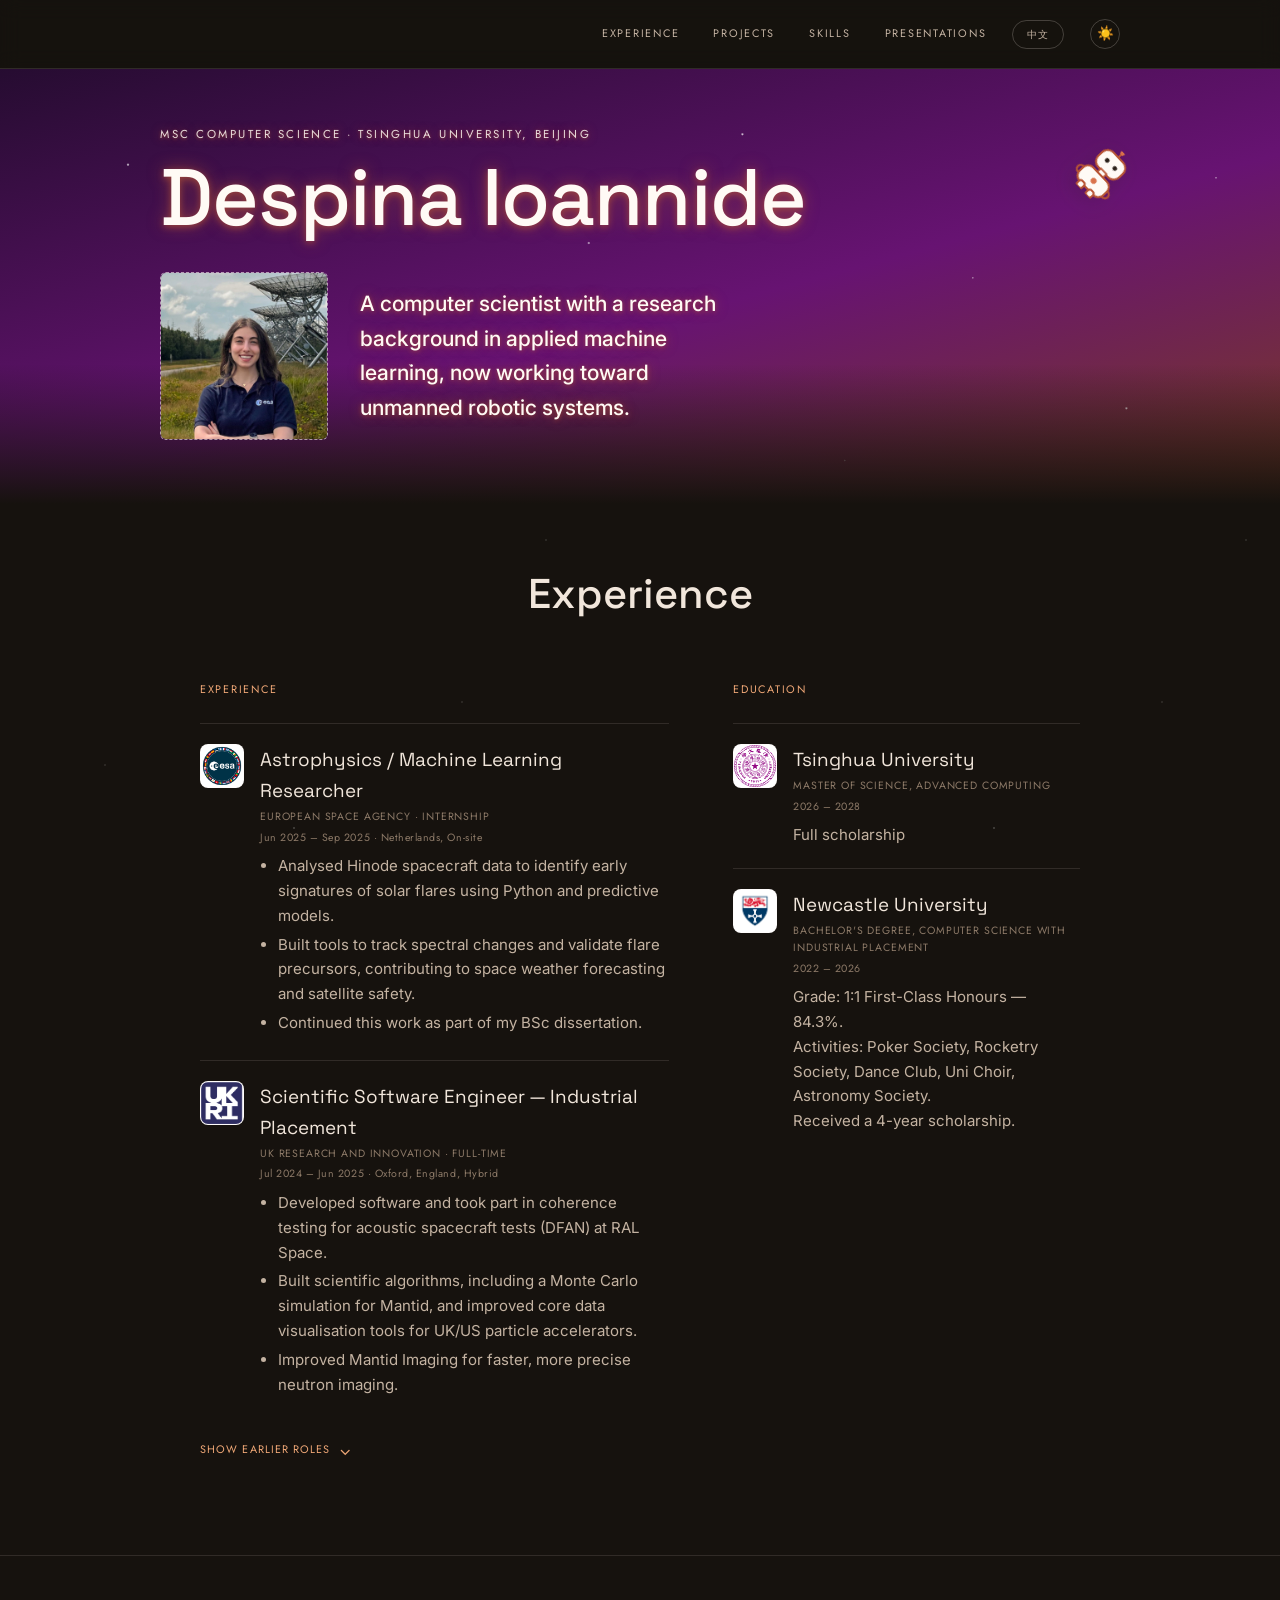
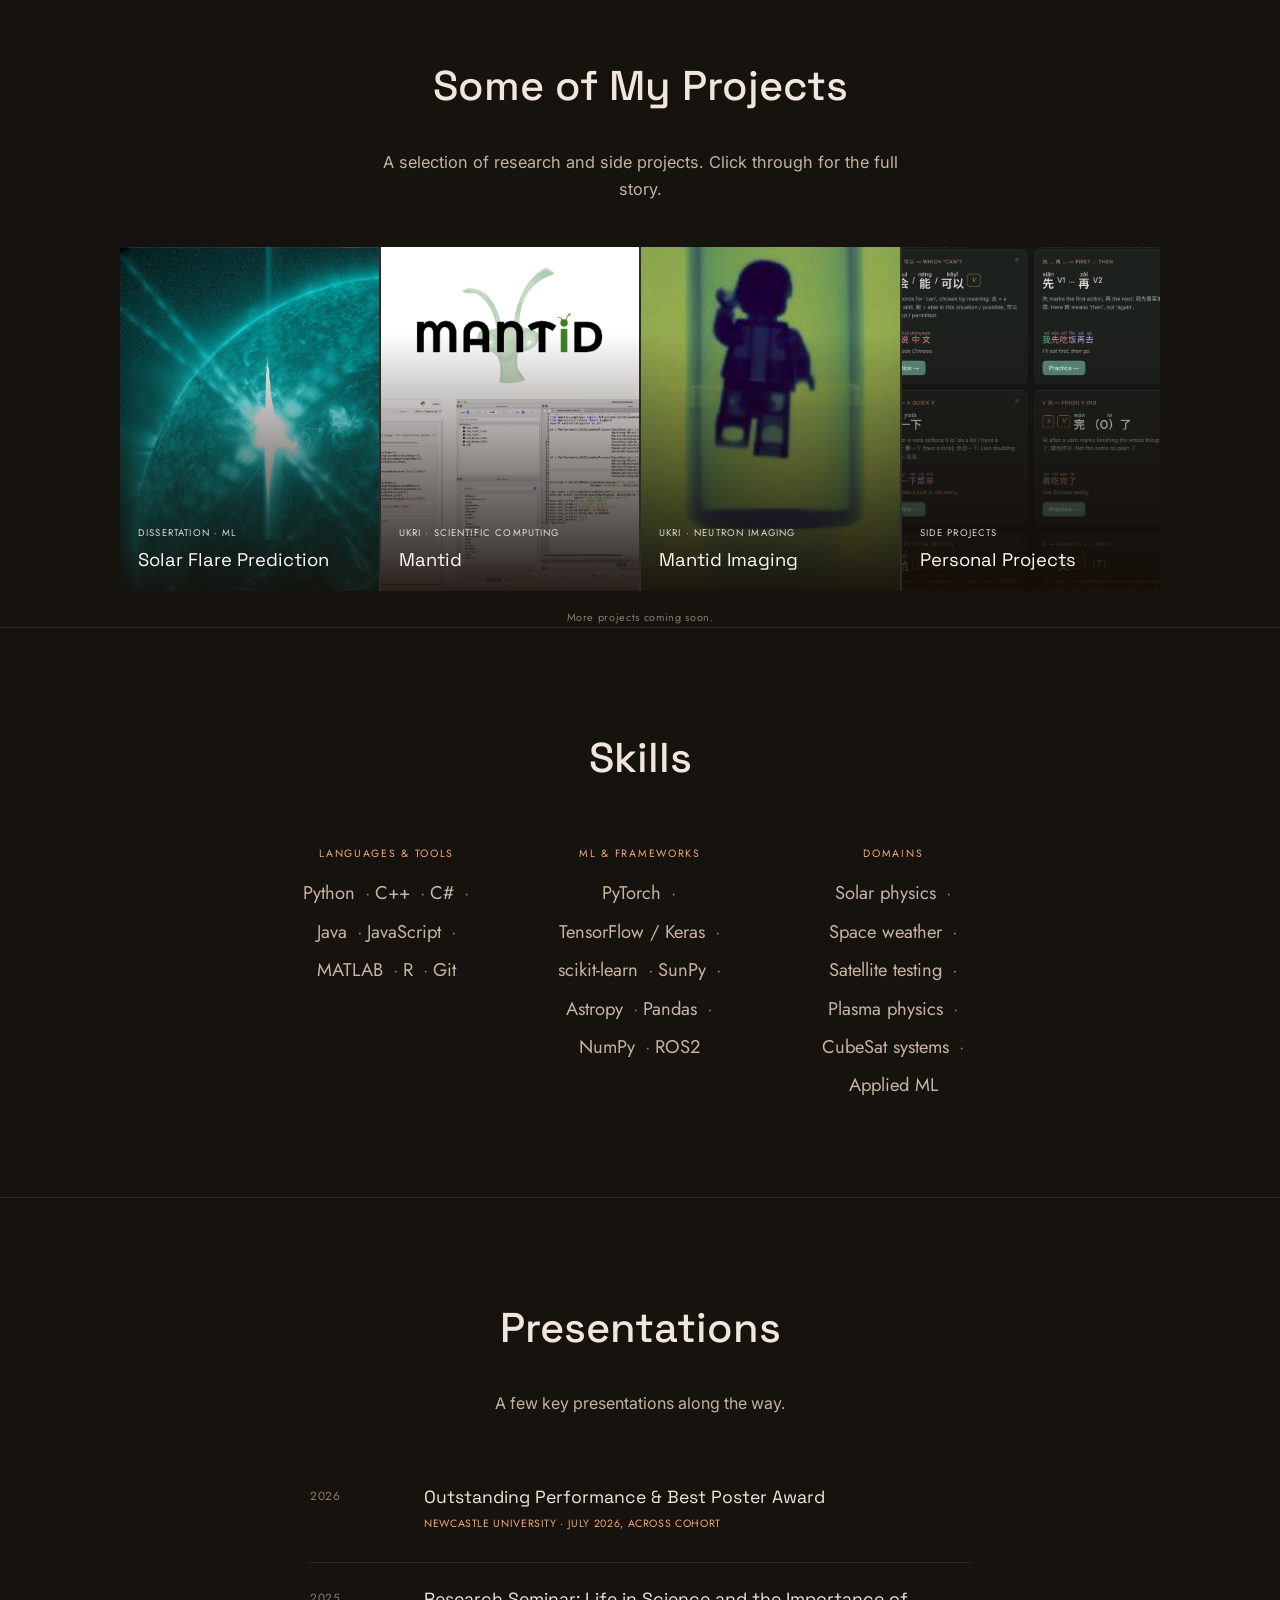
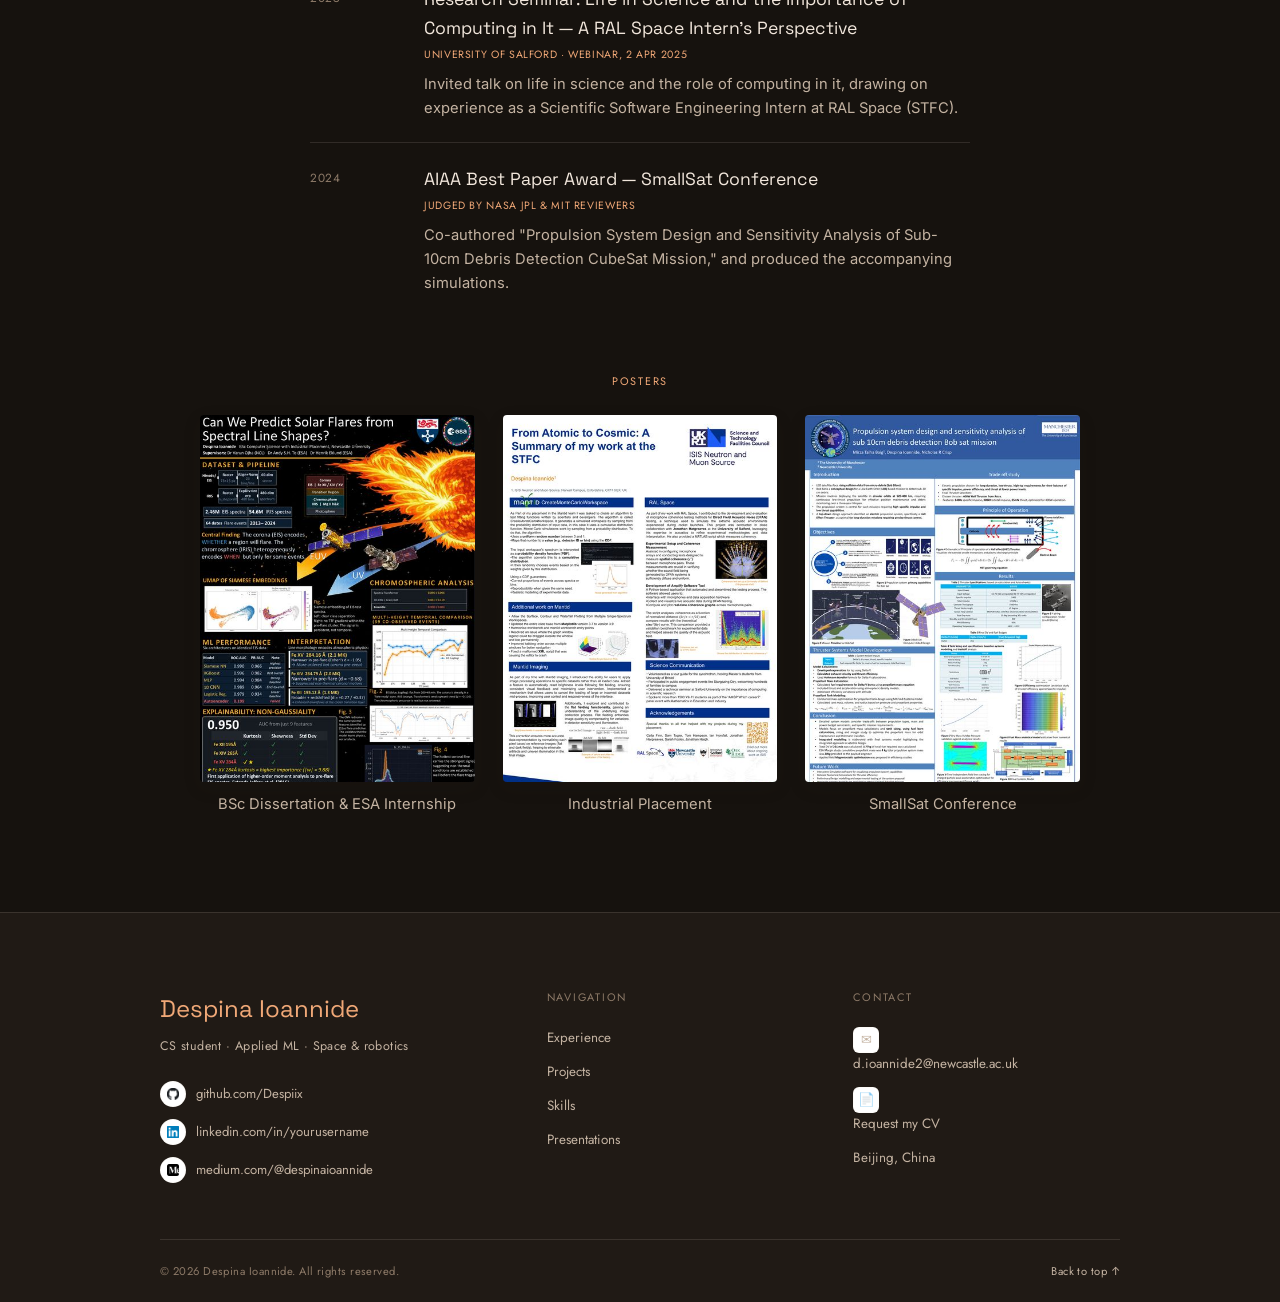
==== commit 6861c24b: "Adjust skill tag size and projects grid width" ====
--- a/index.html
+++ b/index.html
@@ -594,6 +594,8 @@
     grid-template-columns: repeat(4, 1fr);
     gap: 2px;
     background: var(--line);
+    max-width: var(--max);
+    margin: 0 auto;
   }
   @media (max-width: 900px){ .proj-grid{ grid-template-columns: repeat(2, 1fr); } }
 
@@ -685,7 +687,7 @@
   .skill-tags{ display:flex; flex-wrap: wrap; gap: 8px 4px; justify-content: center; }
   .skill-tag{
     font-family: var(--label);
-    font-size: 0.85rem;
+    font-size: 1.15rem;
     color: var(--ink-dim);
   }
   .skill-tag:not(:last-child)::after{ content:"·"; margin-left: 10px; color: var(--ink-faint); }
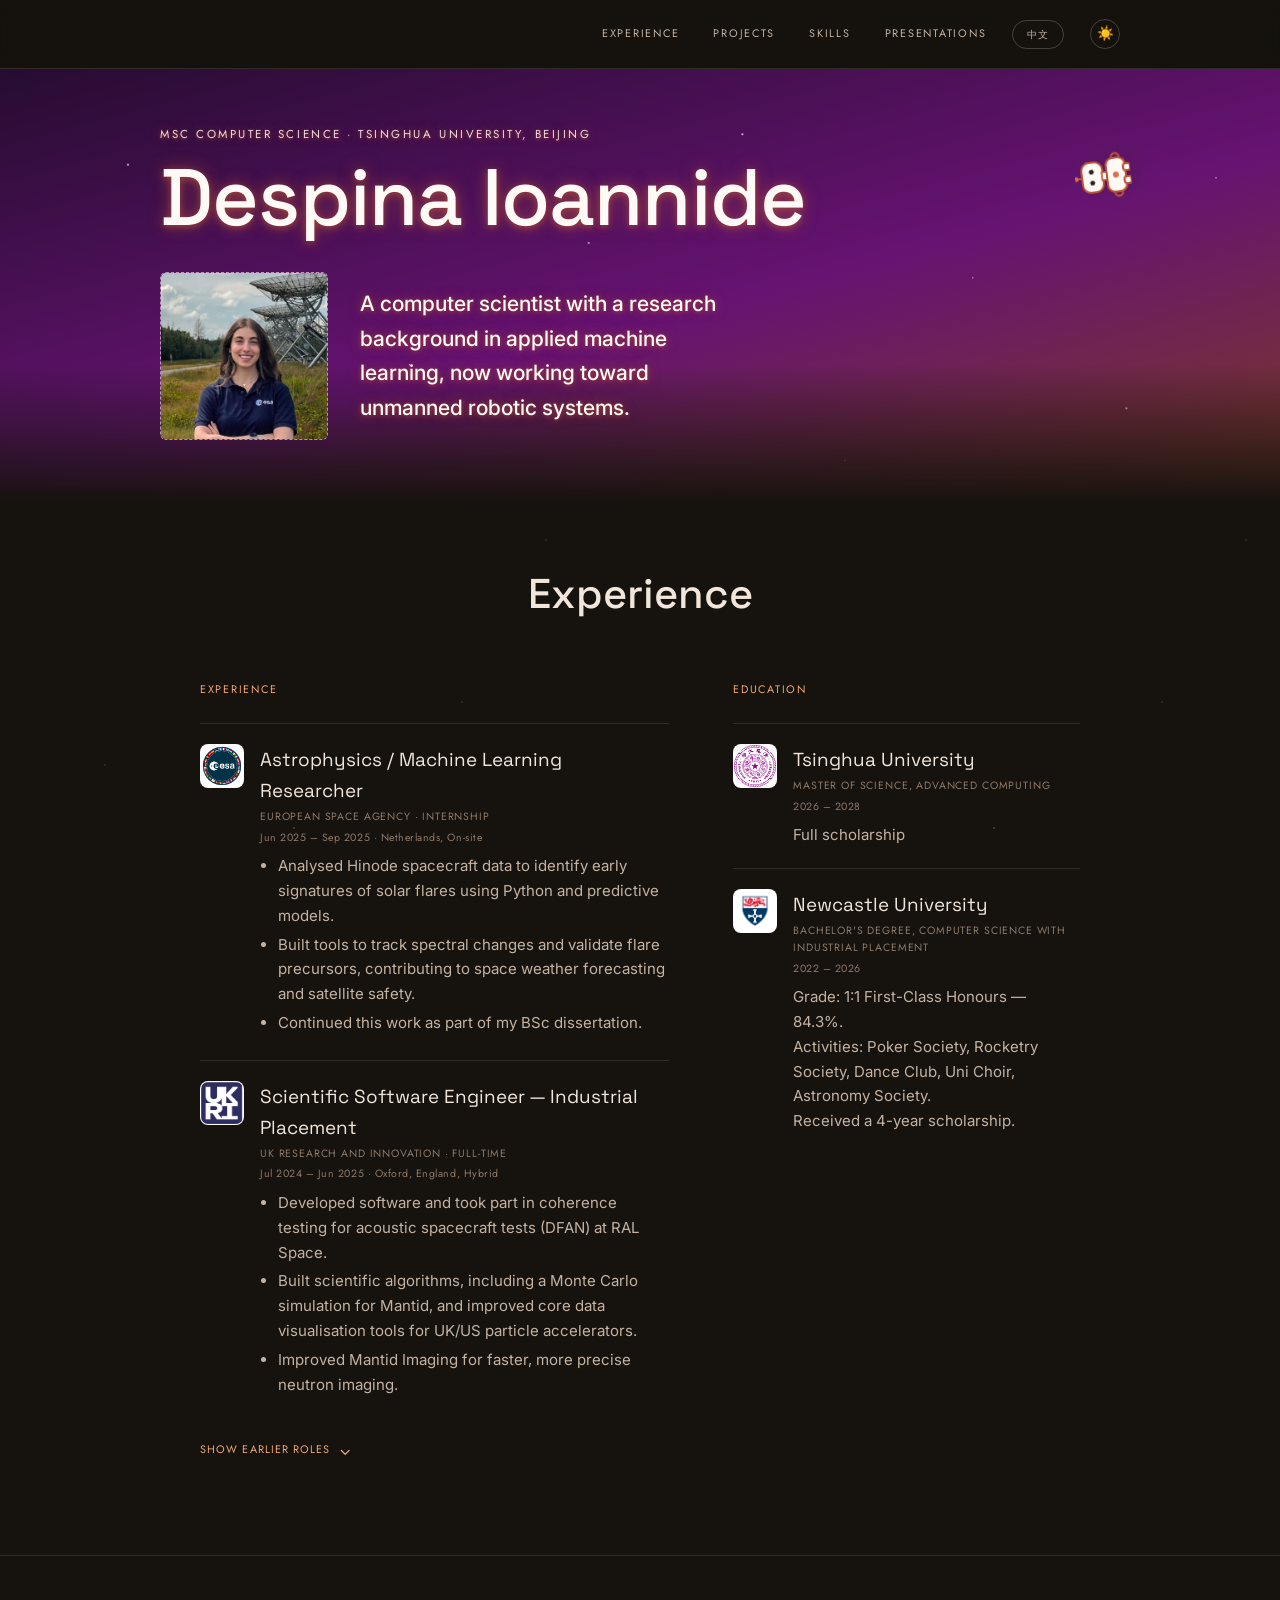
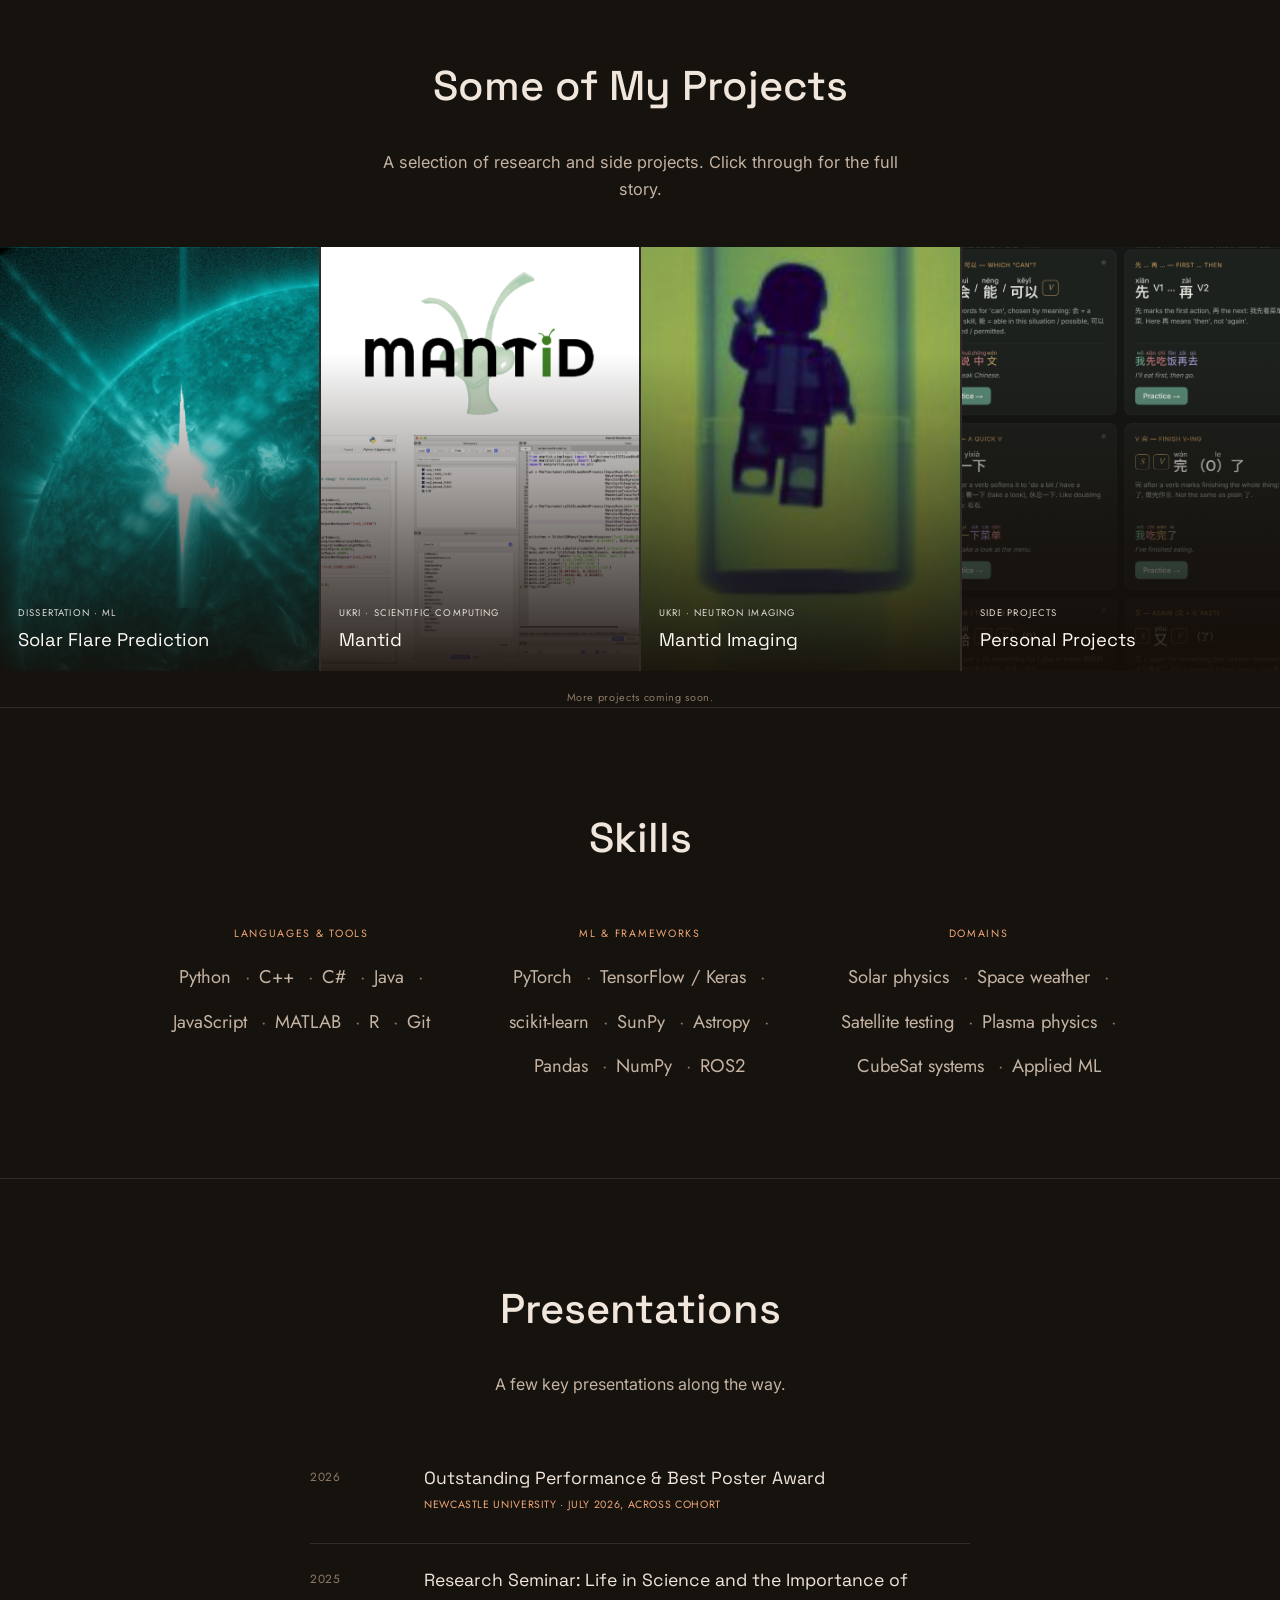
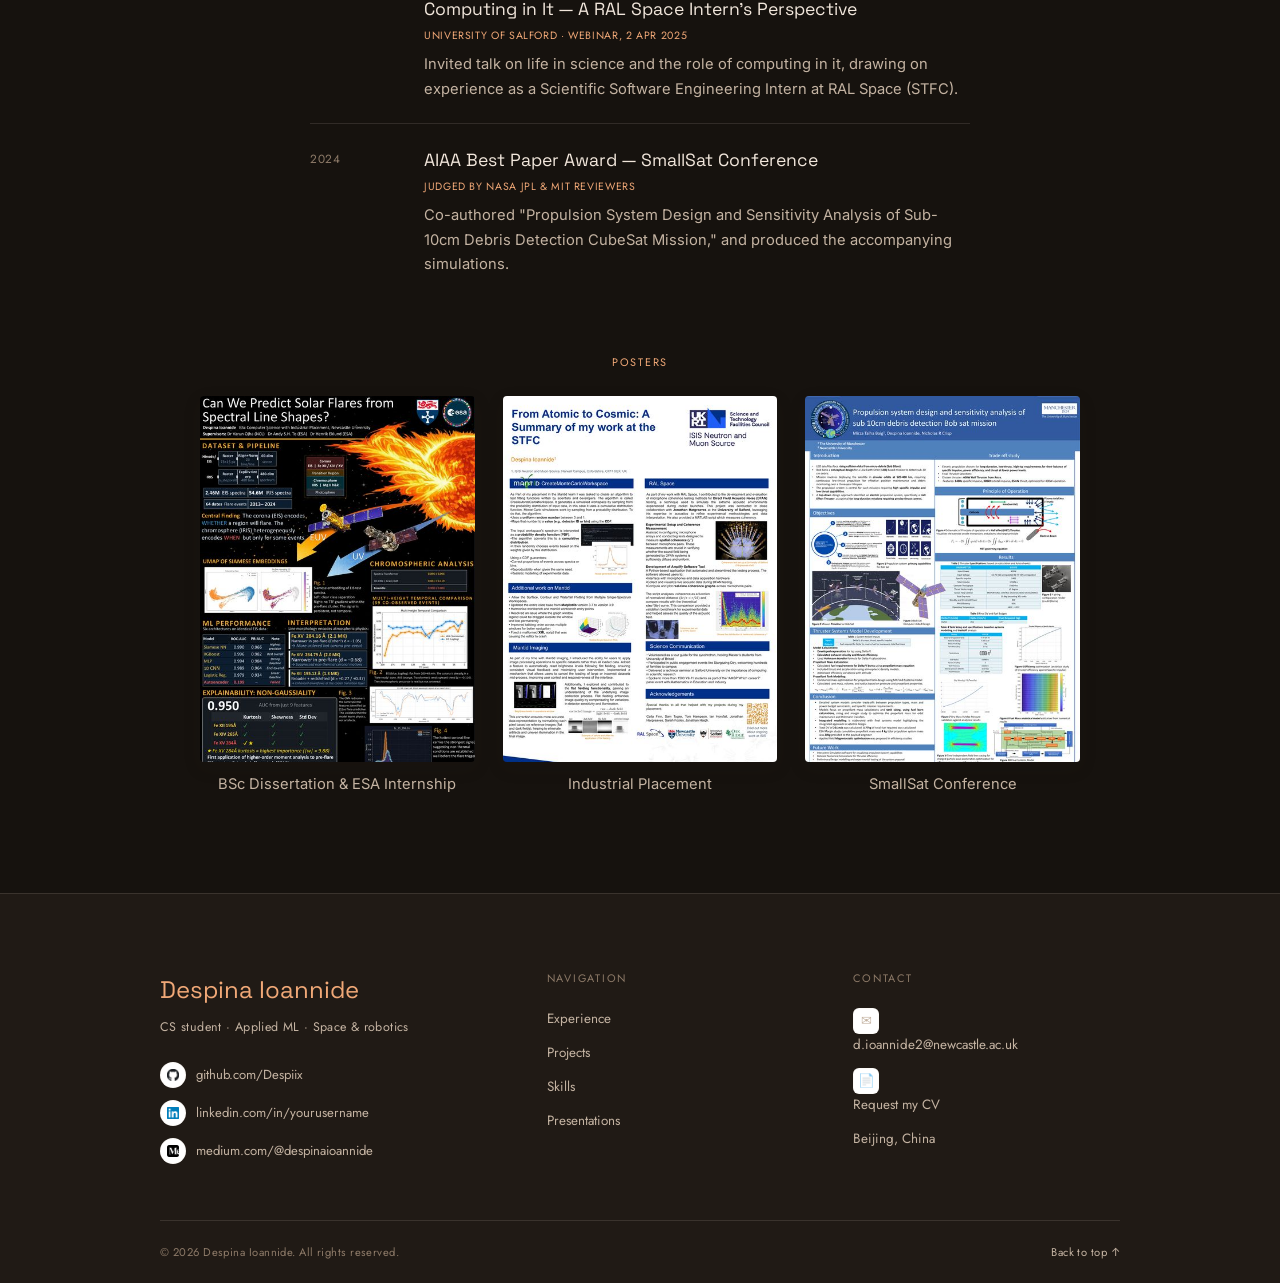
==== commit fbde0fe3: "Adjust skill tag size and projects grid width" ====
--- a/index.html
+++ b/index.html
@@ -594,7 +594,7 @@
     grid-template-columns: repeat(4, 1fr);
     gap: 2px;
     background: var(--line);
-    max-width: var(--max);
+    max-width: 1400px;
     margin: 0 auto;
   }
   @media (max-width: 900px){ .proj-grid{ grid-template-columns: repeat(2, 1fr); } }
@@ -668,11 +668,11 @@
 
   /* ---------- SKILLS ---------- */
   .skill-groups{
-    max-width: 720px;
+    max-width: 980px;
     margin: 0 auto;
     display: grid;
     grid-template-columns: repeat(3, 1fr);
-    gap: 40px;
+    gap: 40px 56px;
     text-align: center;
   }
   @media (max-width: 700px){ .skill-groups{ grid-template-columns: 1fr; gap: 32px; } }
@@ -682,15 +682,15 @@
     letter-spacing: 0.16em;
     text-transform: uppercase;
     color: var(--accent-deep);
-    margin-bottom: 16px;
-  }
-  .skill-tags{ display:flex; flex-wrap: wrap; gap: 8px 4px; justify-content: center; }
+    margin-bottom: 20px;
+  }
+  .skill-tags{ display:flex; flex-wrap: wrap; gap: 14px 8px; justify-content: center; }
   .skill-tag{
     font-family: var(--label);
     font-size: 1.15rem;
     color: var(--ink-dim);
   }
-  .skill-tag:not(:last-child)::after{ content:"·"; margin-left: 10px; color: var(--ink-faint); }
+  .skill-tag:not(:last-child)::after{ content:"·"; margin-left: 14px; color: var(--ink-faint); }
 
   footer{ padding: 76px 0 0; border-top: 1px solid var(--line); background: var(--bg-panel); }
   .footer-grid{
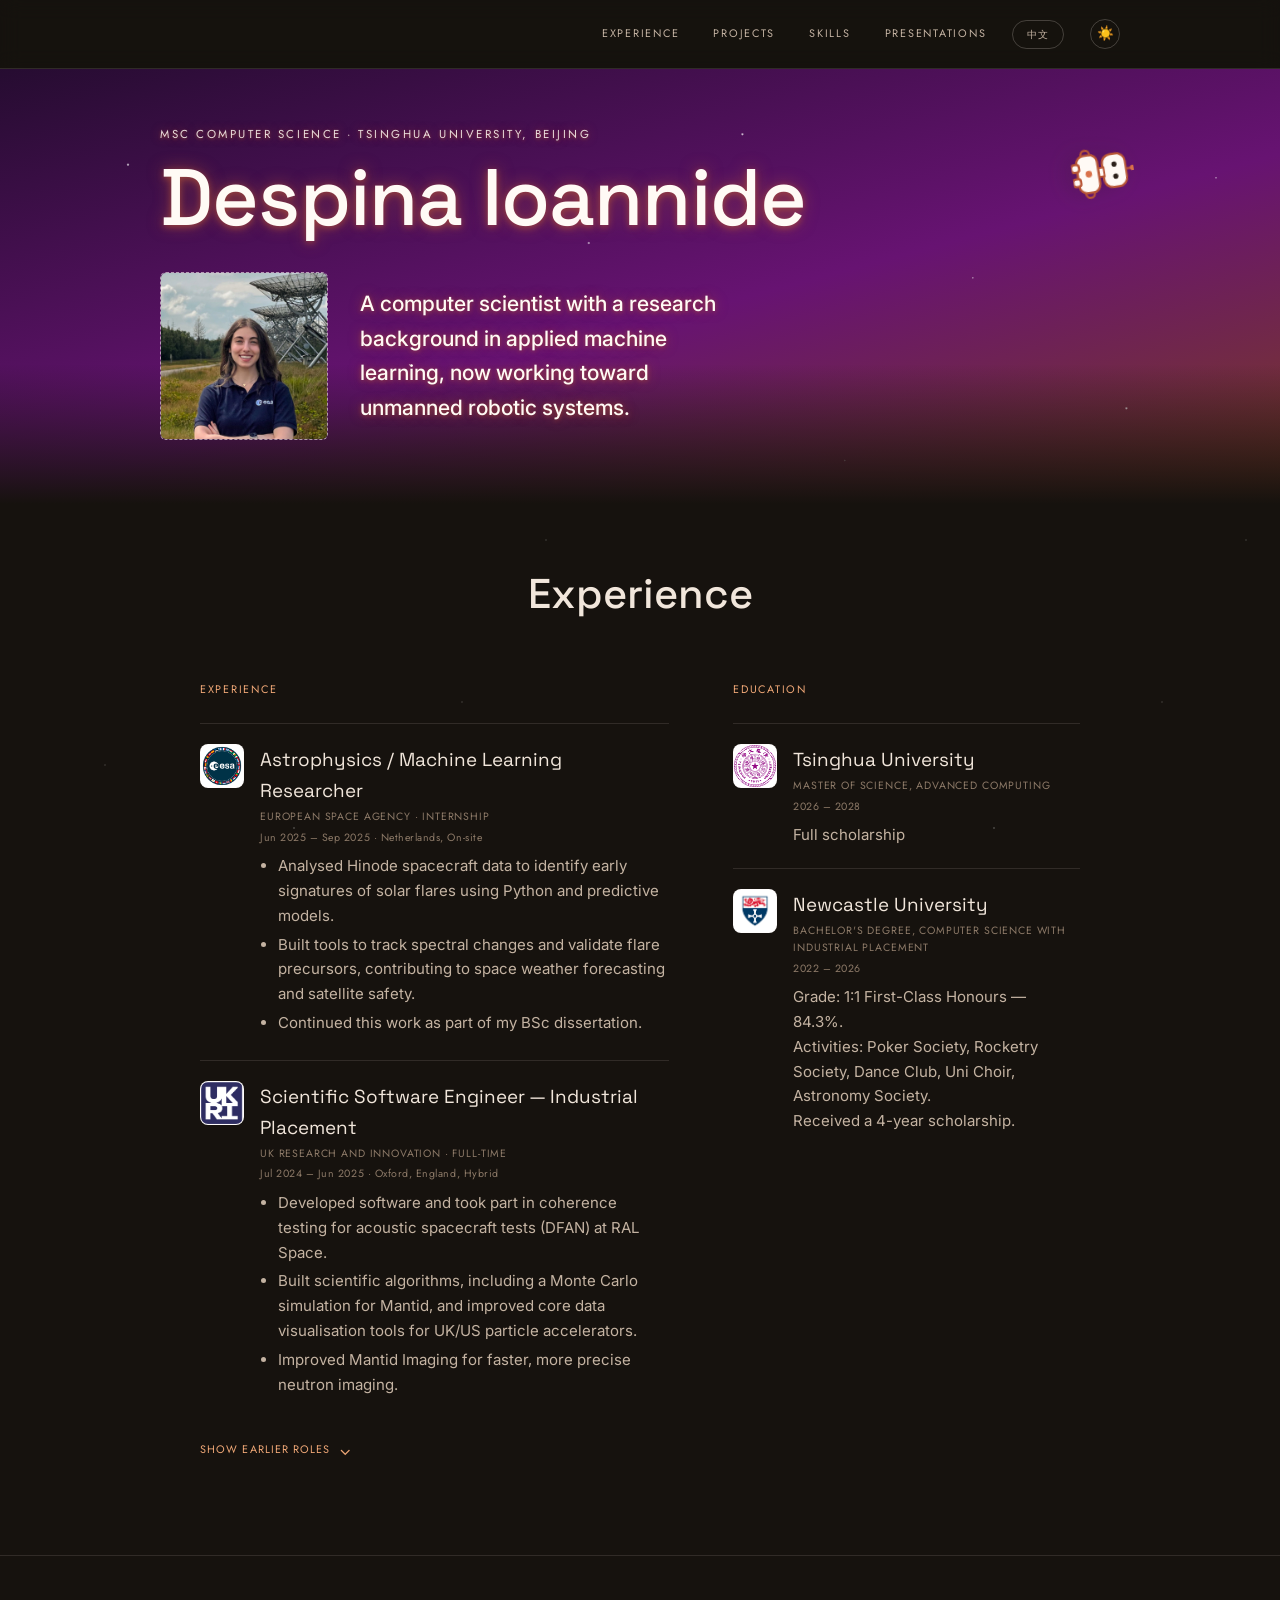
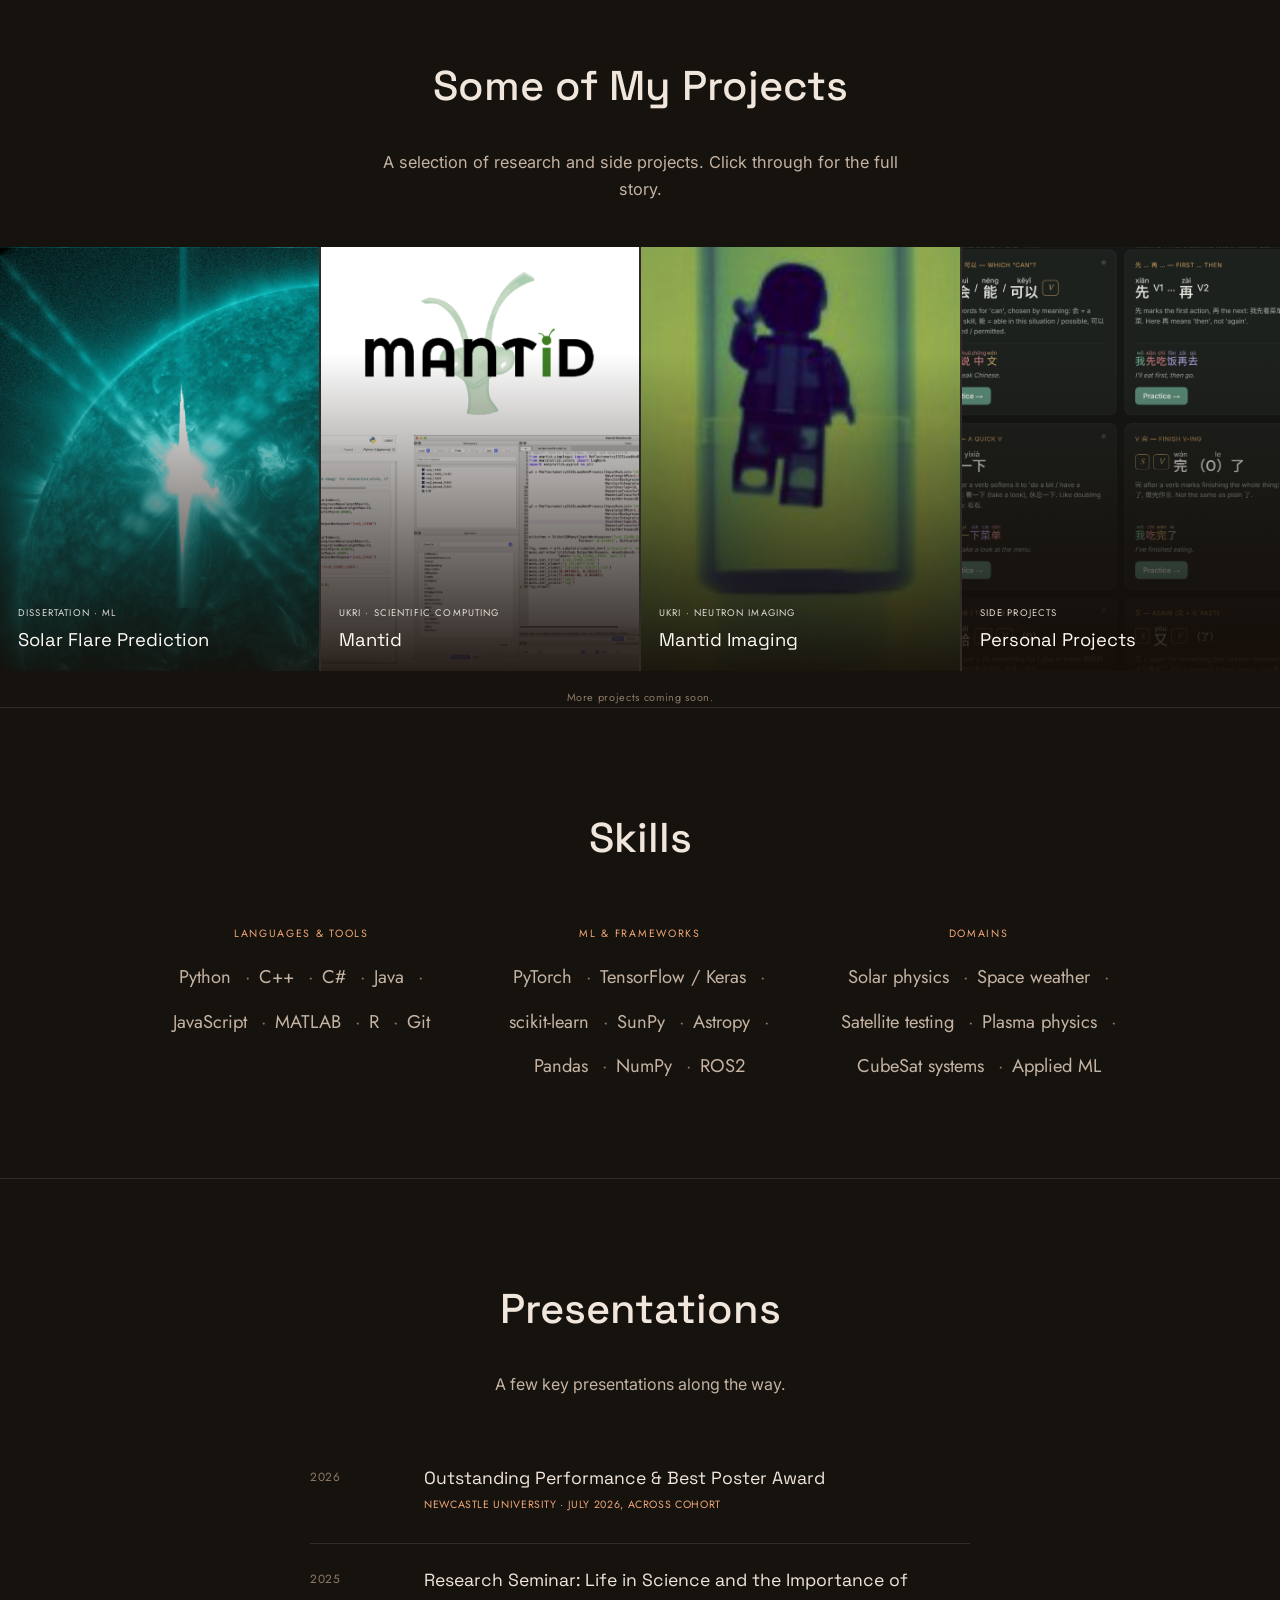
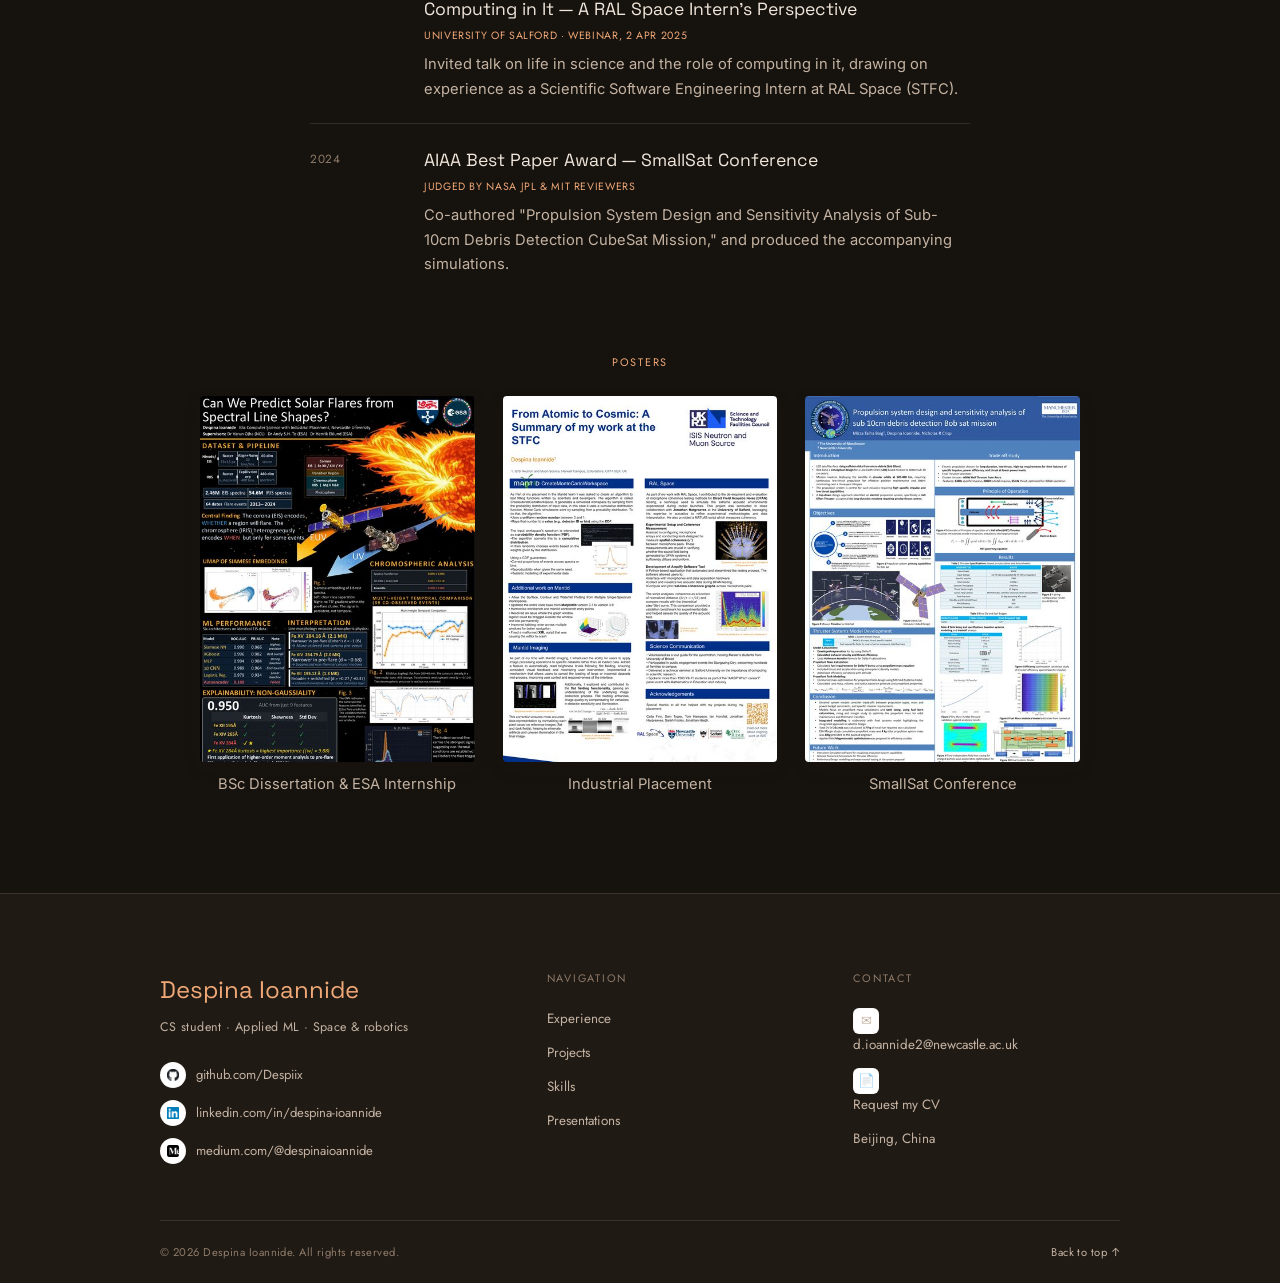
==== commit 7bf9332d: "Add linkedin and fix back to top button" ====
--- a/index.html
+++ b/index.html
@@ -3,8 +3,18 @@
 <head>
 <meta charset="UTF-8">
 <meta name="viewport" content="width=device-width, initial-scale=1.0">
-<title>Despina</title>
-<meta name="description" content="Despina — Computer Science graduate, machine learning for space weather, incoming MSc Advanced Computing at Tsinghua University.">
+<title>Despina Ioannide</title>
+<meta name="description" content="Despina Ioannide — Computer Science graduate, machine learning for space weather, incoming MSc Advanced Computing at Tsinghua University.">
+
+<meta property="og:type" content="website">
+<meta property="og:title" content="Despina Ioannide">
+<meta property="og:description" content="Computer Science graduate, machine learning for space weather, incoming MSc Advanced Computing at Tsinghua University.">
+<meta property="og:image" content="https://despiix.github.io/og-image.jpg">
+<meta property="og:url" content="https://despiix.github.io/">
+<meta name="twitter:card" content="summary_large_image">
+<meta name="twitter:title" content="Despina Ioannide">
+<meta name="twitter:description" content="Computer Science graduate, machine learning for space weather, incoming MSc Advanced Computing at Tsinghua University.">
+<meta name="twitter:image" content="https://despiix.github.io/og-image.jpg">
 <script>
   (function(){
     var t = localStorage.getItem('site-theme') || 'dark';
@@ -1194,7 +1204,7 @@
         <div class="footer-tagline" data-i18n="footer-tagline">CS student · Applied ML · Space &amp; robotics</div>
         <div class="footer-socials">
           <a class="footer-link" href="https://github.com/Despiix" target="_blank" rel="noopener"><span class="footer-ico"><img src="logos/github.png" alt="GitHub"></span> github.com/Despiix</a>
-          <a class="footer-link" href="https://linkedin.com/in/yourusername" target="_blank" rel="noopener"><span class="footer-ico"><img src="logos/linkedin.png" alt="LinkedIn"></span> linkedin.com/in/yourusername</a>
+          <a class="footer-link" href="https://www.linkedin.com/in/despina-ioannide" target="_blank" rel="noopener"><span class="footer-ico"><img src="logos/linkedin.png" alt="LinkedIn"></span> linkedin.com/in/despina-ioannide</a>
           <a class="footer-link" href="https://medium.com/@despinaioannide" target="_blank" rel="noopener"><span class="footer-ico"><img src="logos/medium.webp" alt="Medium"></span> medium.com/@despinaioannide</a>
         </div>
       </div>
@@ -1218,7 +1228,7 @@
     </div>
     <div class="footer-bottom">
       <p data-i18n="footer-copyright">© 2026 Despina Ioannide. All rights reserved.</p>
-      <a class="back-to-top" href="#top" data-i18n="footer-back-to-top">Back to top ↑</a>
+      <a class="back-to-top" href="#top" onclick="window.scrollTo({top:0,behavior:'smooth'});return false;" data-i18n="footer-back-to-top">Back to top ↑</a>
     </div>
   </div>
 </footer>
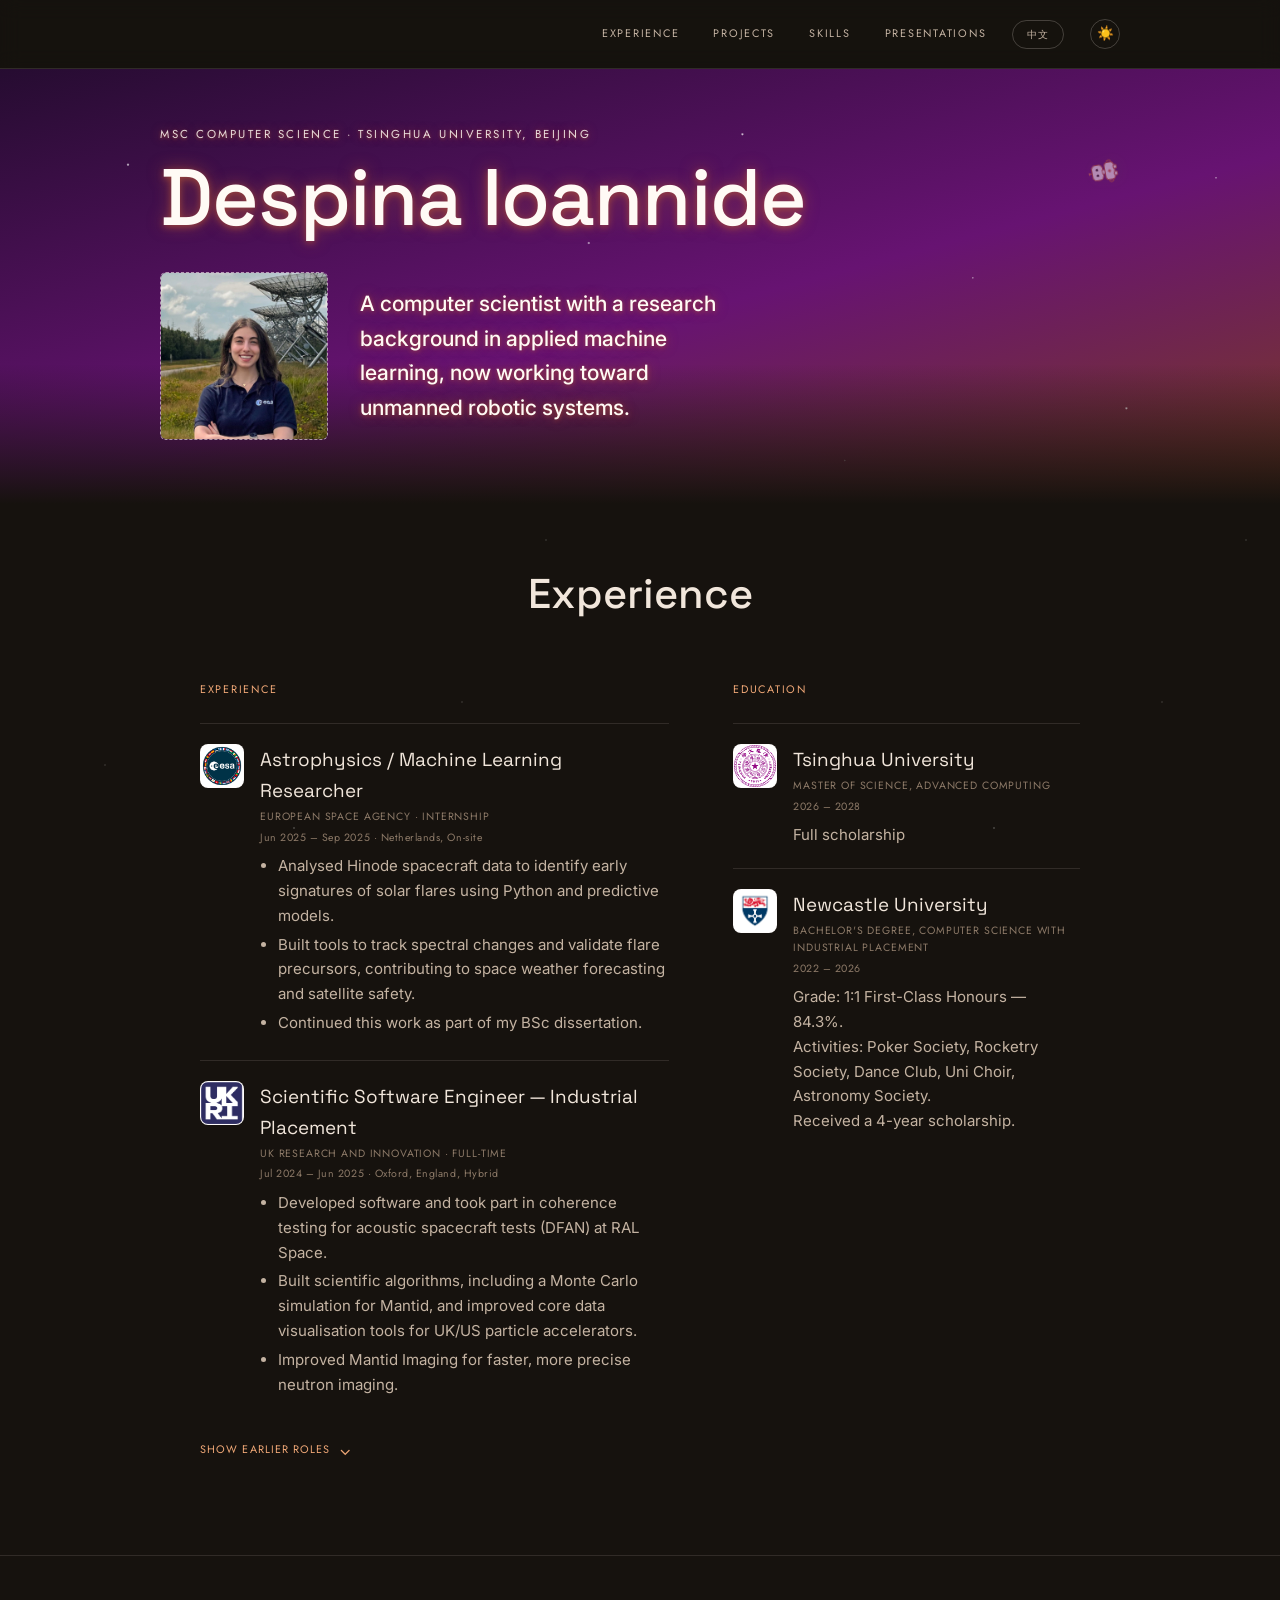
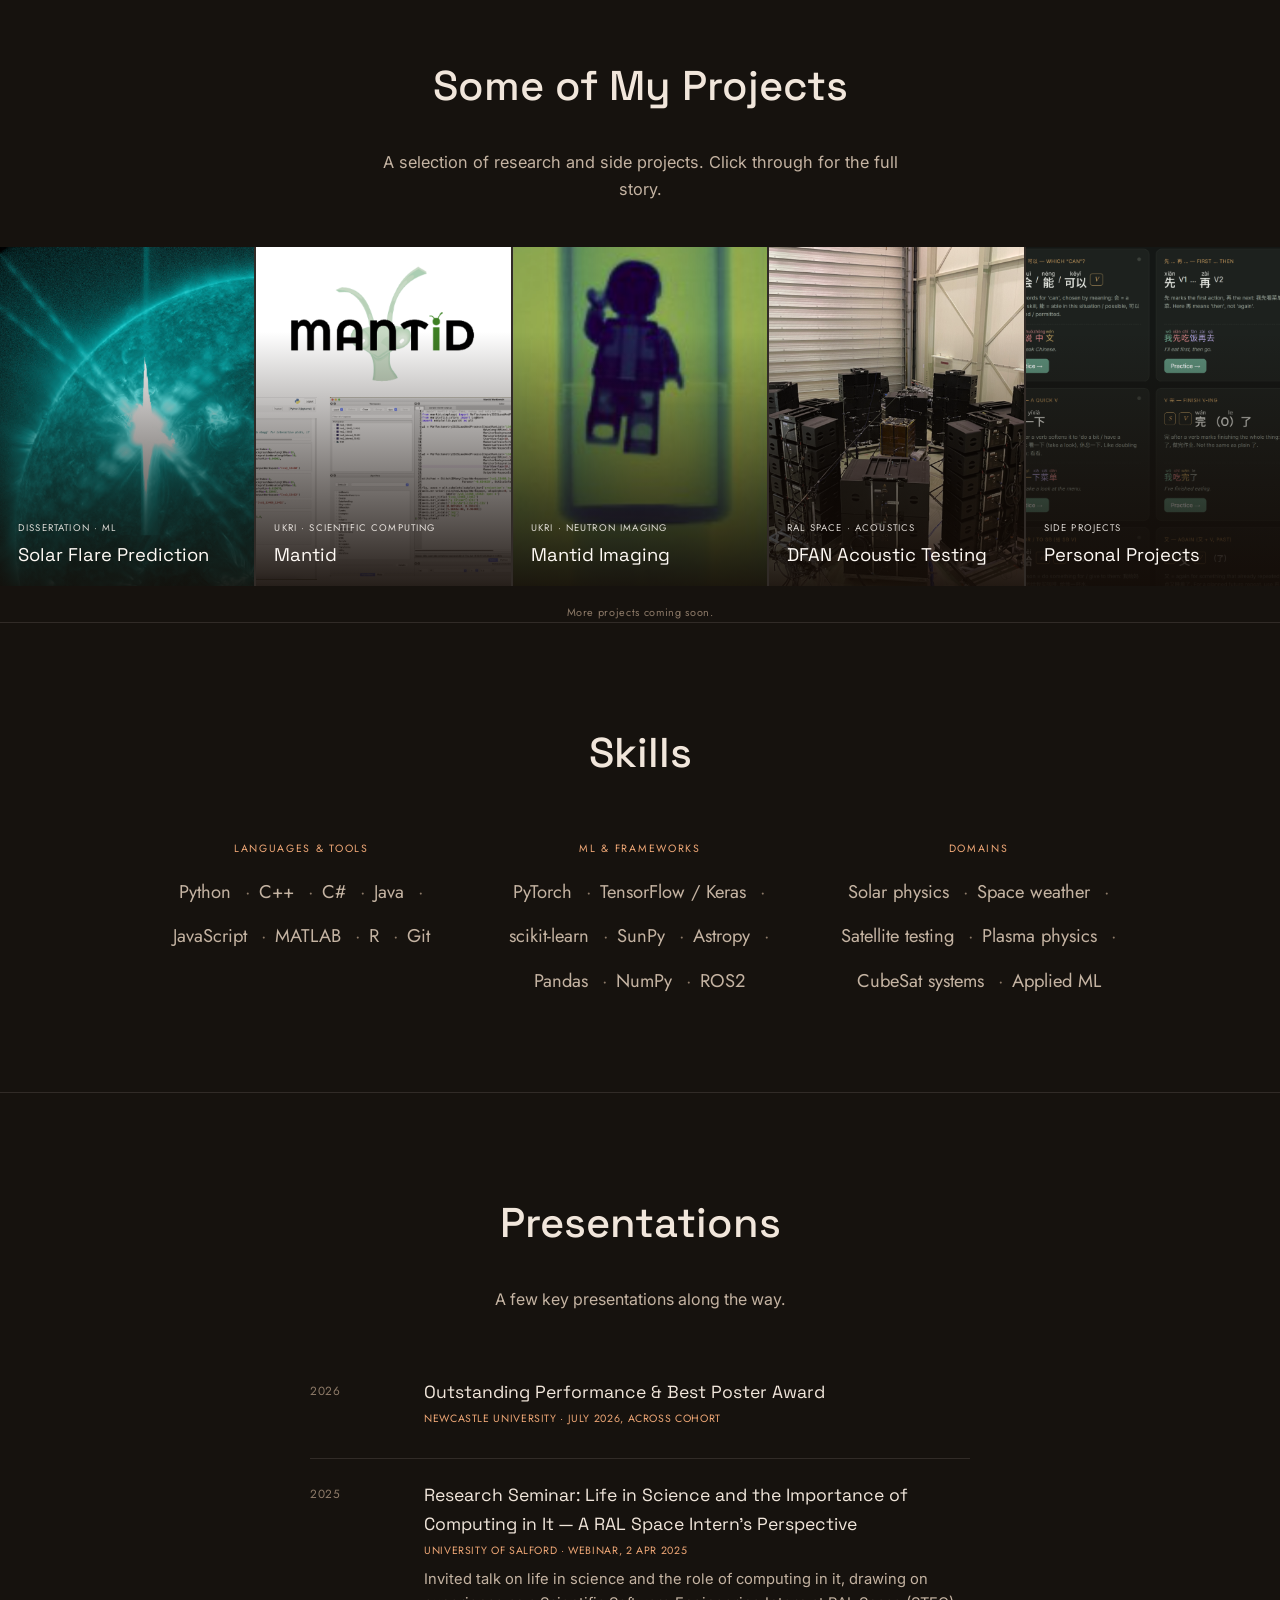
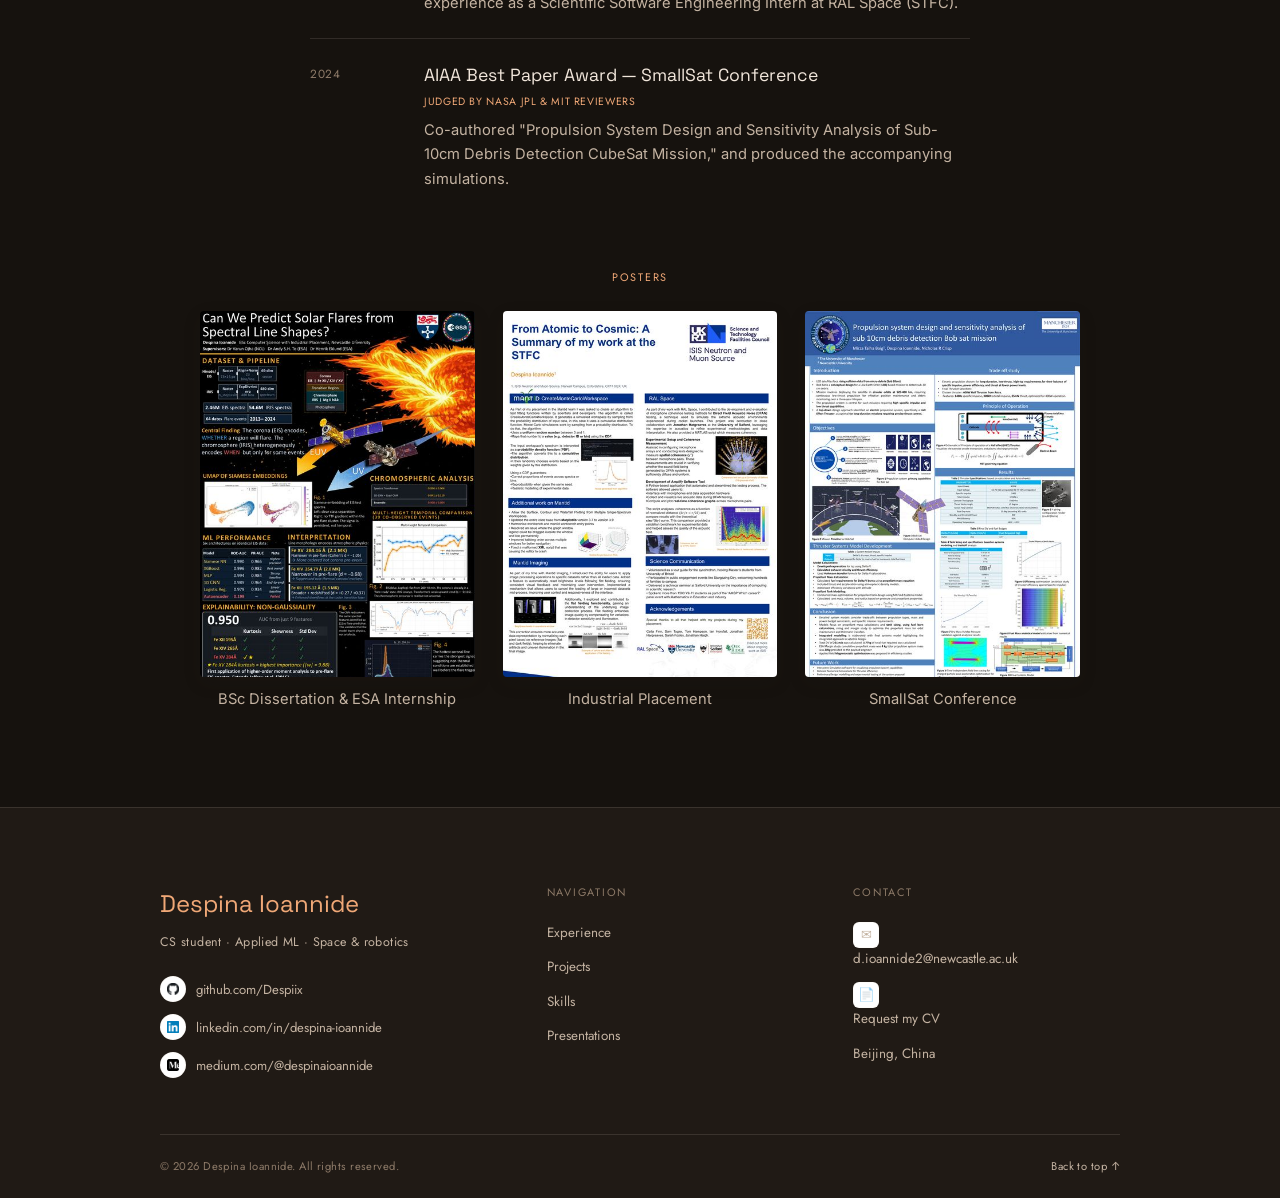
==== commit 60abd30b: "Add DFAN project" ====
--- a/index.html
+++ b/index.html
@@ -601,12 +601,13 @@
   }
   .proj-grid{
     display: grid;
-    grid-template-columns: repeat(4, 1fr);
+    grid-template-columns: repeat(5, 1fr);
     gap: 2px;
     background: var(--line);
     max-width: 1400px;
     margin: 0 auto;
   }
+  @media (max-width: 1100px){ .proj-grid{ grid-template-columns: repeat(3, 1fr); } }
   @media (max-width: 900px){ .proj-grid{ grid-template-columns: repeat(2, 1fr); } }
 
   .proj-tile{
@@ -1056,6 +1057,12 @@
         <div class="p-title">Mantid Imaging</div>
       </div>
     </a>
+    <a class="proj-tile" href="projects/dfan-acoustic-testing.html" style="background-image:url('projects/DFAN.png');">
+      <div class="overlay">
+        <span class="p-tag" data-i18n="proj5-tag">RAL Space · Acoustics</span>
+        <div class="p-title" data-i18n="proj5-title">DFAN Acoustic Testing</div>
+      </div>
+    </a>
     <a class="proj-tile" href="projects/personal.html" style="background-image:url('projects/personal.png');">
       <div class="overlay">
         <span class="p-tag" data-i18n="proj4-tag">Side Projects</span>
@@ -1297,6 +1304,8 @@
     'proj3-tag': 'UKRI · 中子成像',
     'proj4-tag': '个人项目',
     'proj4-title': '个人项目',
+    'proj5-tag': 'RAL Space · 声学',
+    'proj5-title': 'DFAN 声学测试',
     'proj-note': '更多项目即将上线。',
 
     'skills-h2': '技能',
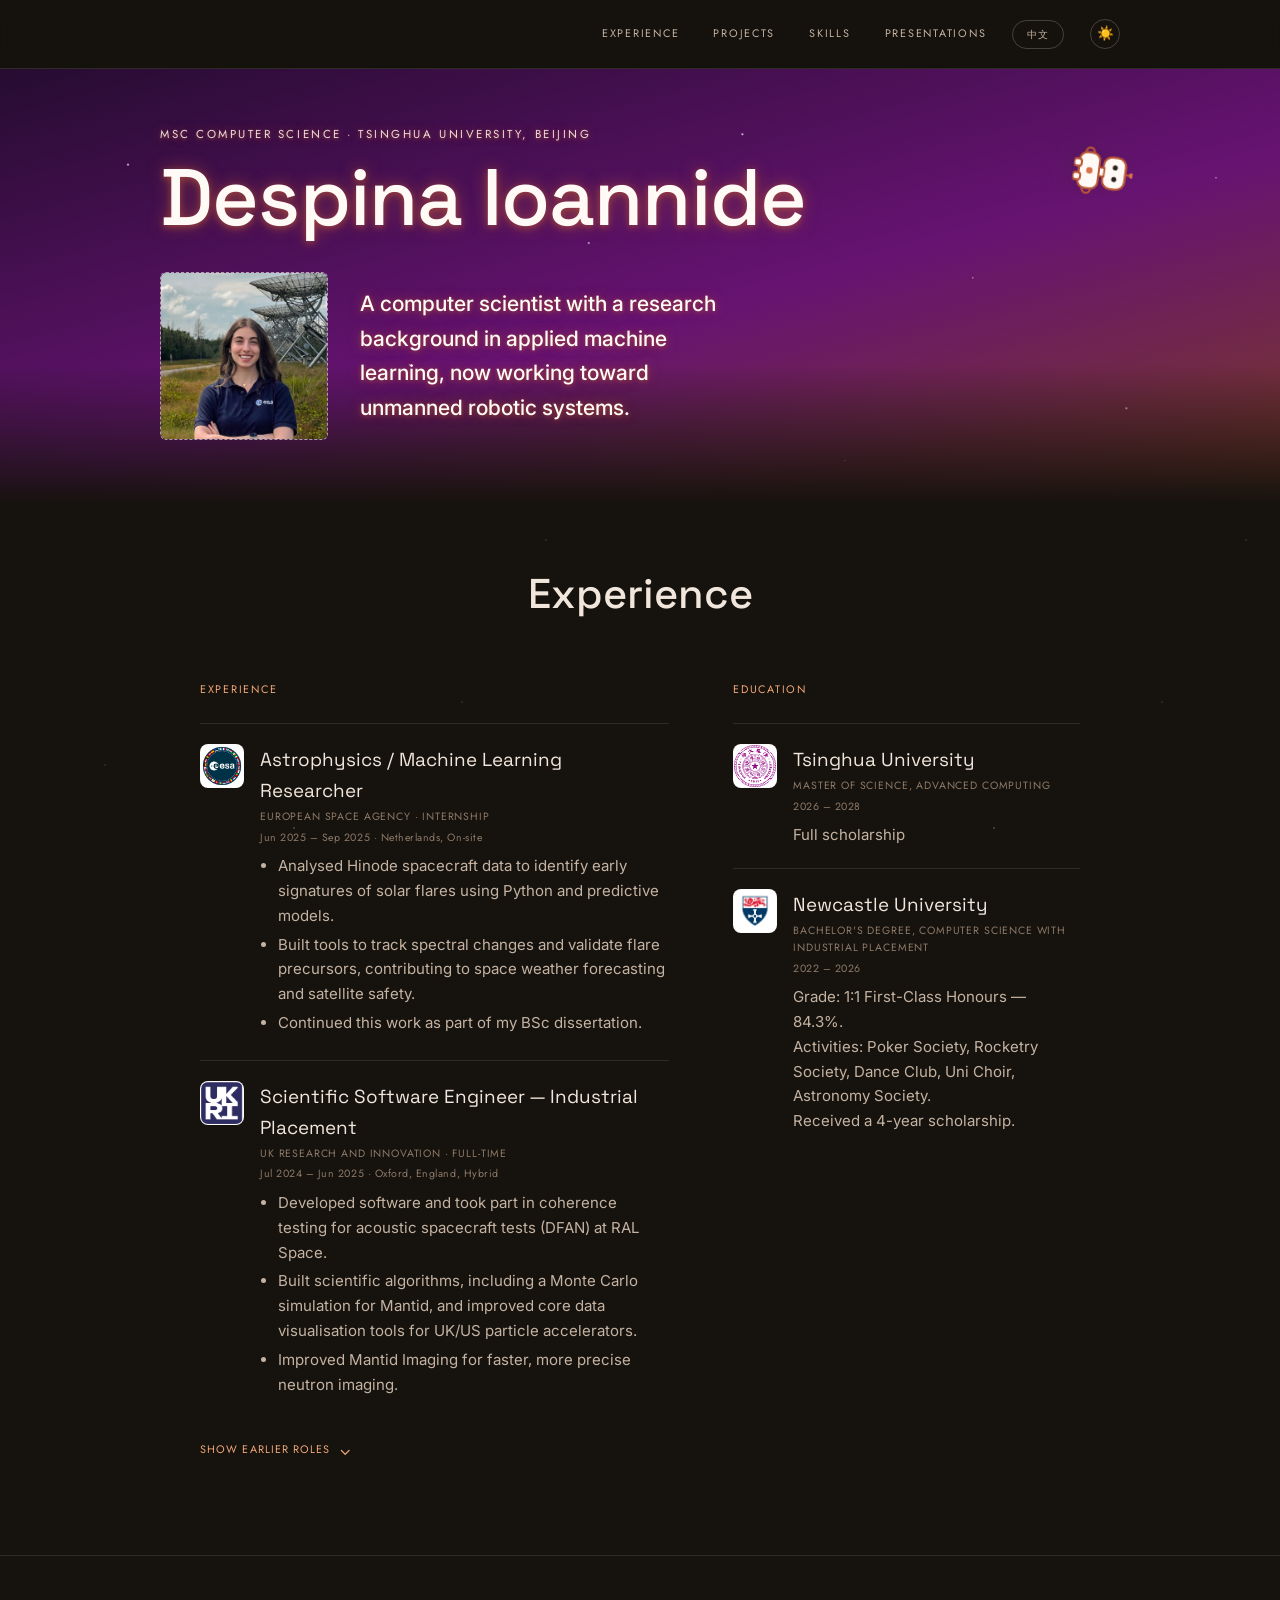
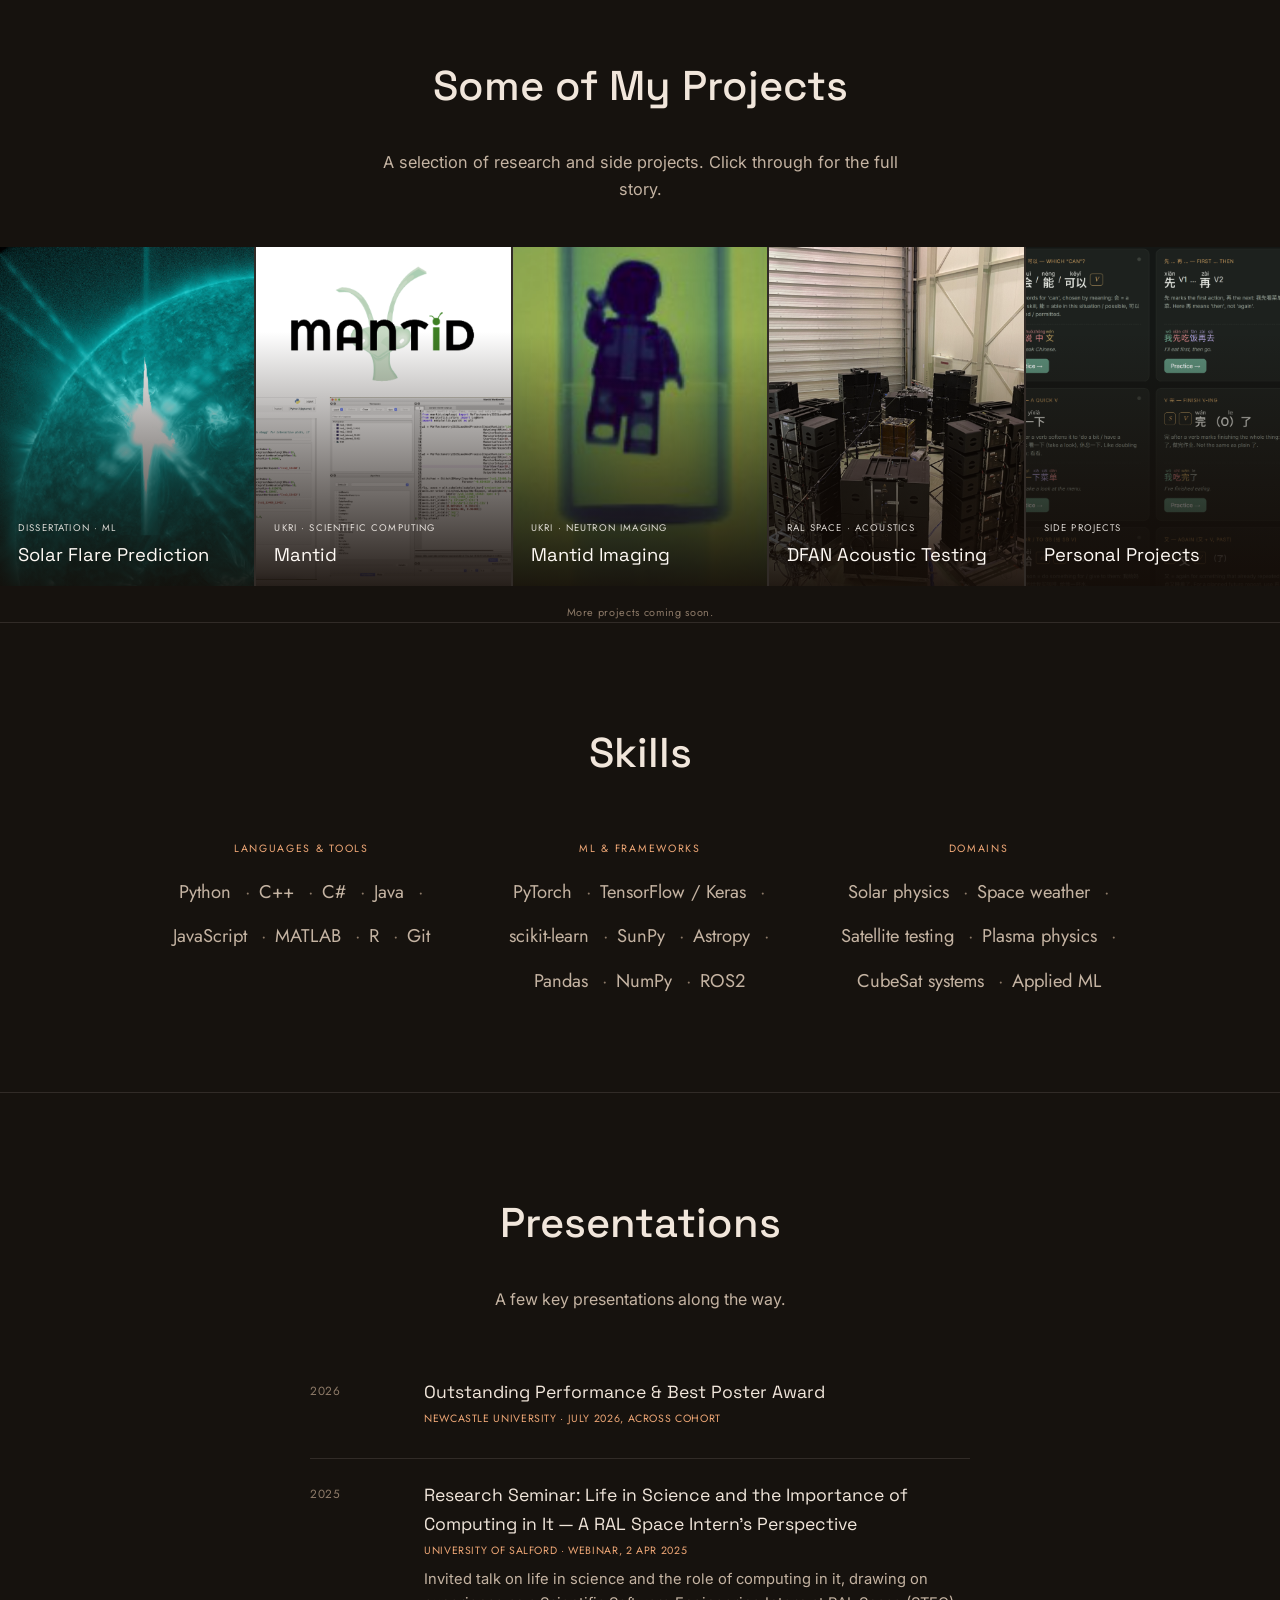
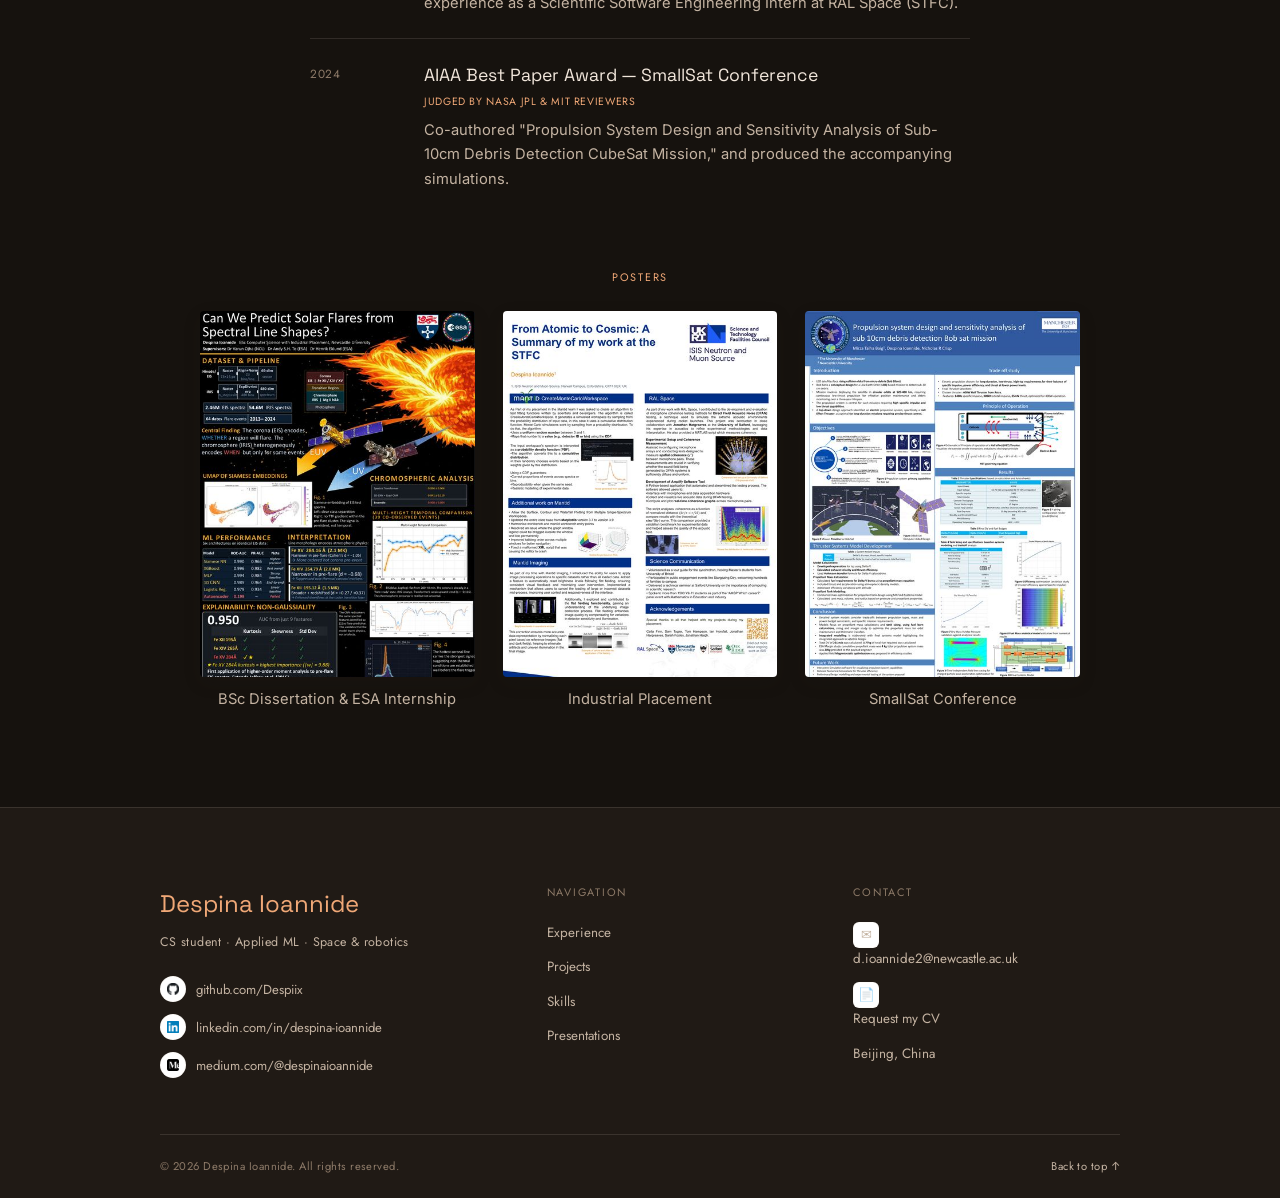
==== commit ddc077a6: "Add Auto Language toggle" ====
--- a/index.html
+++ b/index.html
@@ -965,7 +965,7 @@
                 <div class="entry-date" data-i18n="sage-date">Jan 2023 – Jun 2026 · Newcastle Upon Tyne, England, Hybrid</div>
                 <div class="entry-desc">
                   <ul data-i18n="sage-bullets">
-                    <li>Hosted lectures and practical sessions in programming with Python for offer holders of the University, with over 300 students attending so far.</li>
+                    <li>Hosted lectures and practical sessions in programming with Python for offer holders of the University, with over 400 students attending.</li>
                     <li>Served as a judge at the VEX Robotics Competition, awarding a prize for the best use of programming techniques and design.</li>
                     <li>Appeared in a short video about what studying at Newcastle University is like.</li>
                   </ul>
@@ -1370,7 +1370,11 @@
   }
 
   var savedLang = localStorage.getItem('site-lang');
-  if(savedLang === 'zh') setLang('zh');
+  if(savedLang === 'zh'){
+    setLang('zh');
+  } else if(!savedLang && navigator.language && navigator.language.toLowerCase().indexOf('zh') === 0){
+    setLang('zh');
+  }
 
   function setTheme(theme){
     document.documentElement.setAttribute('data-theme', theme);
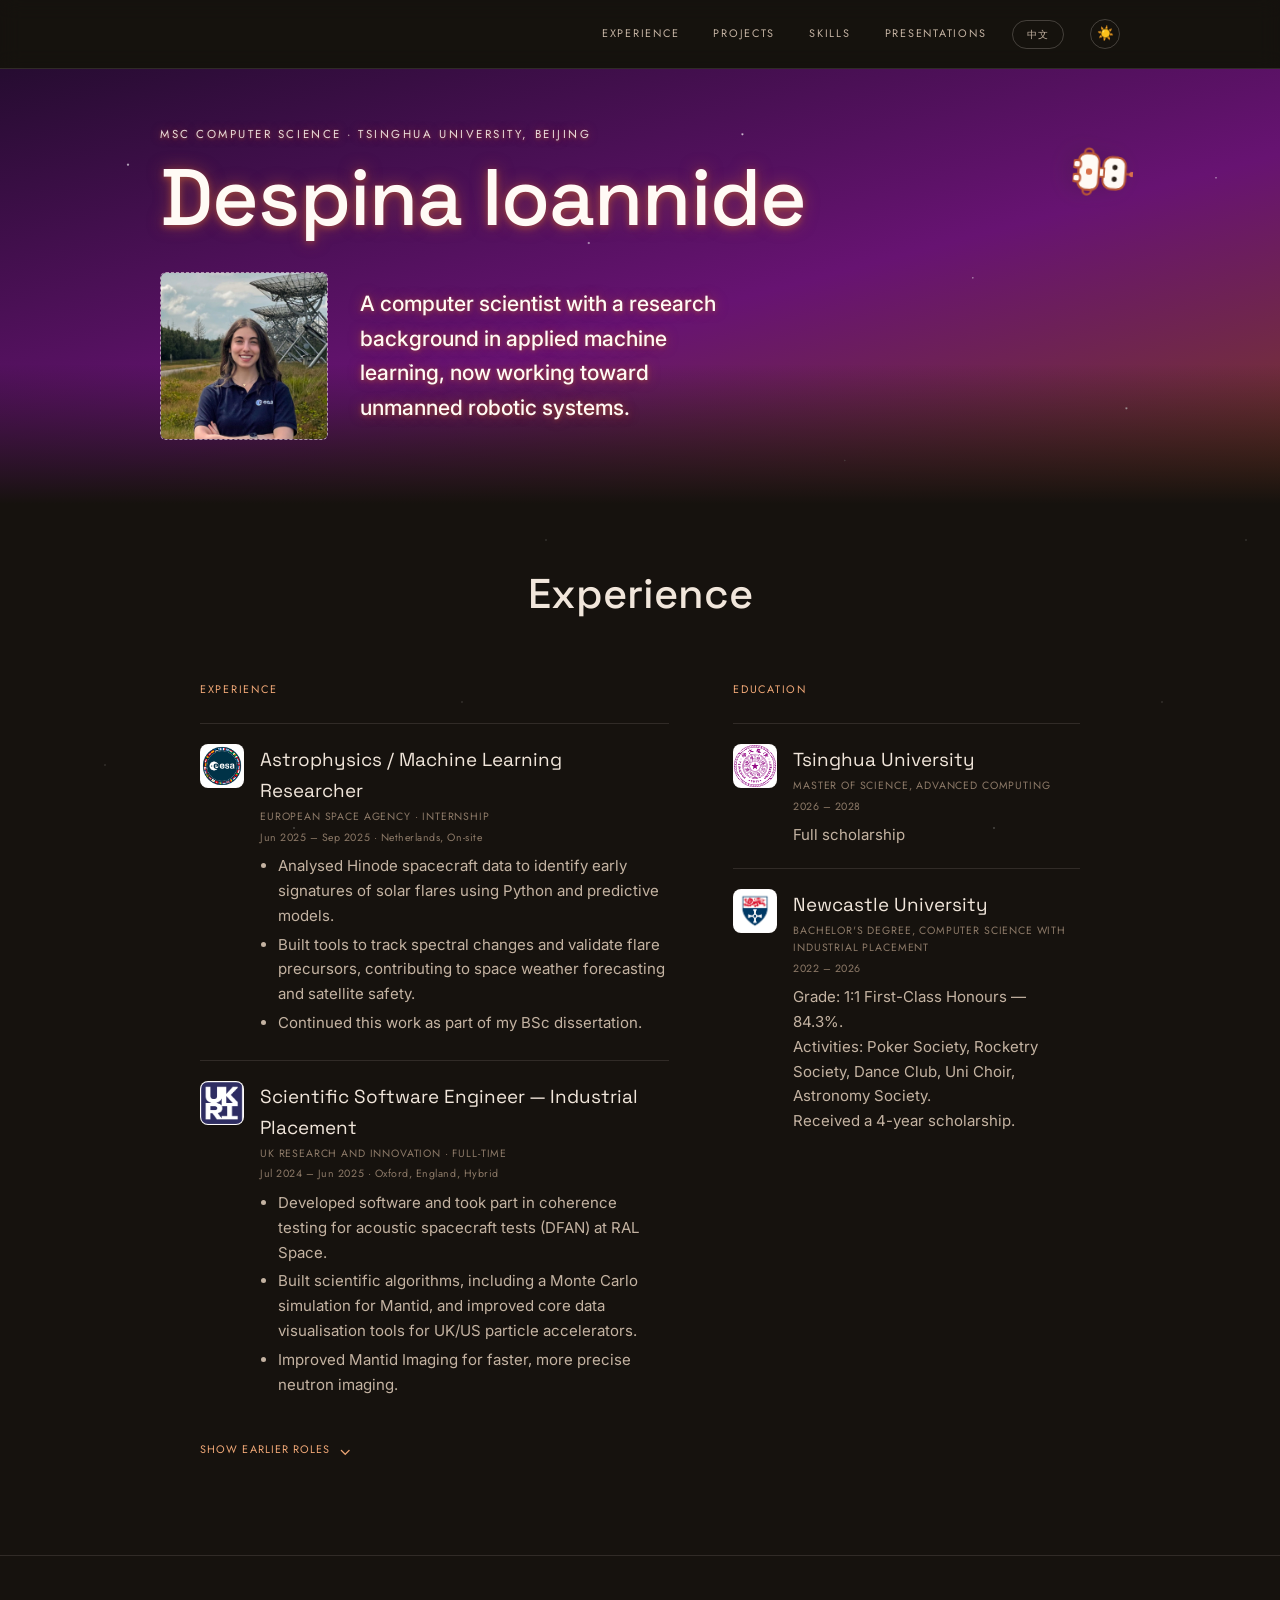
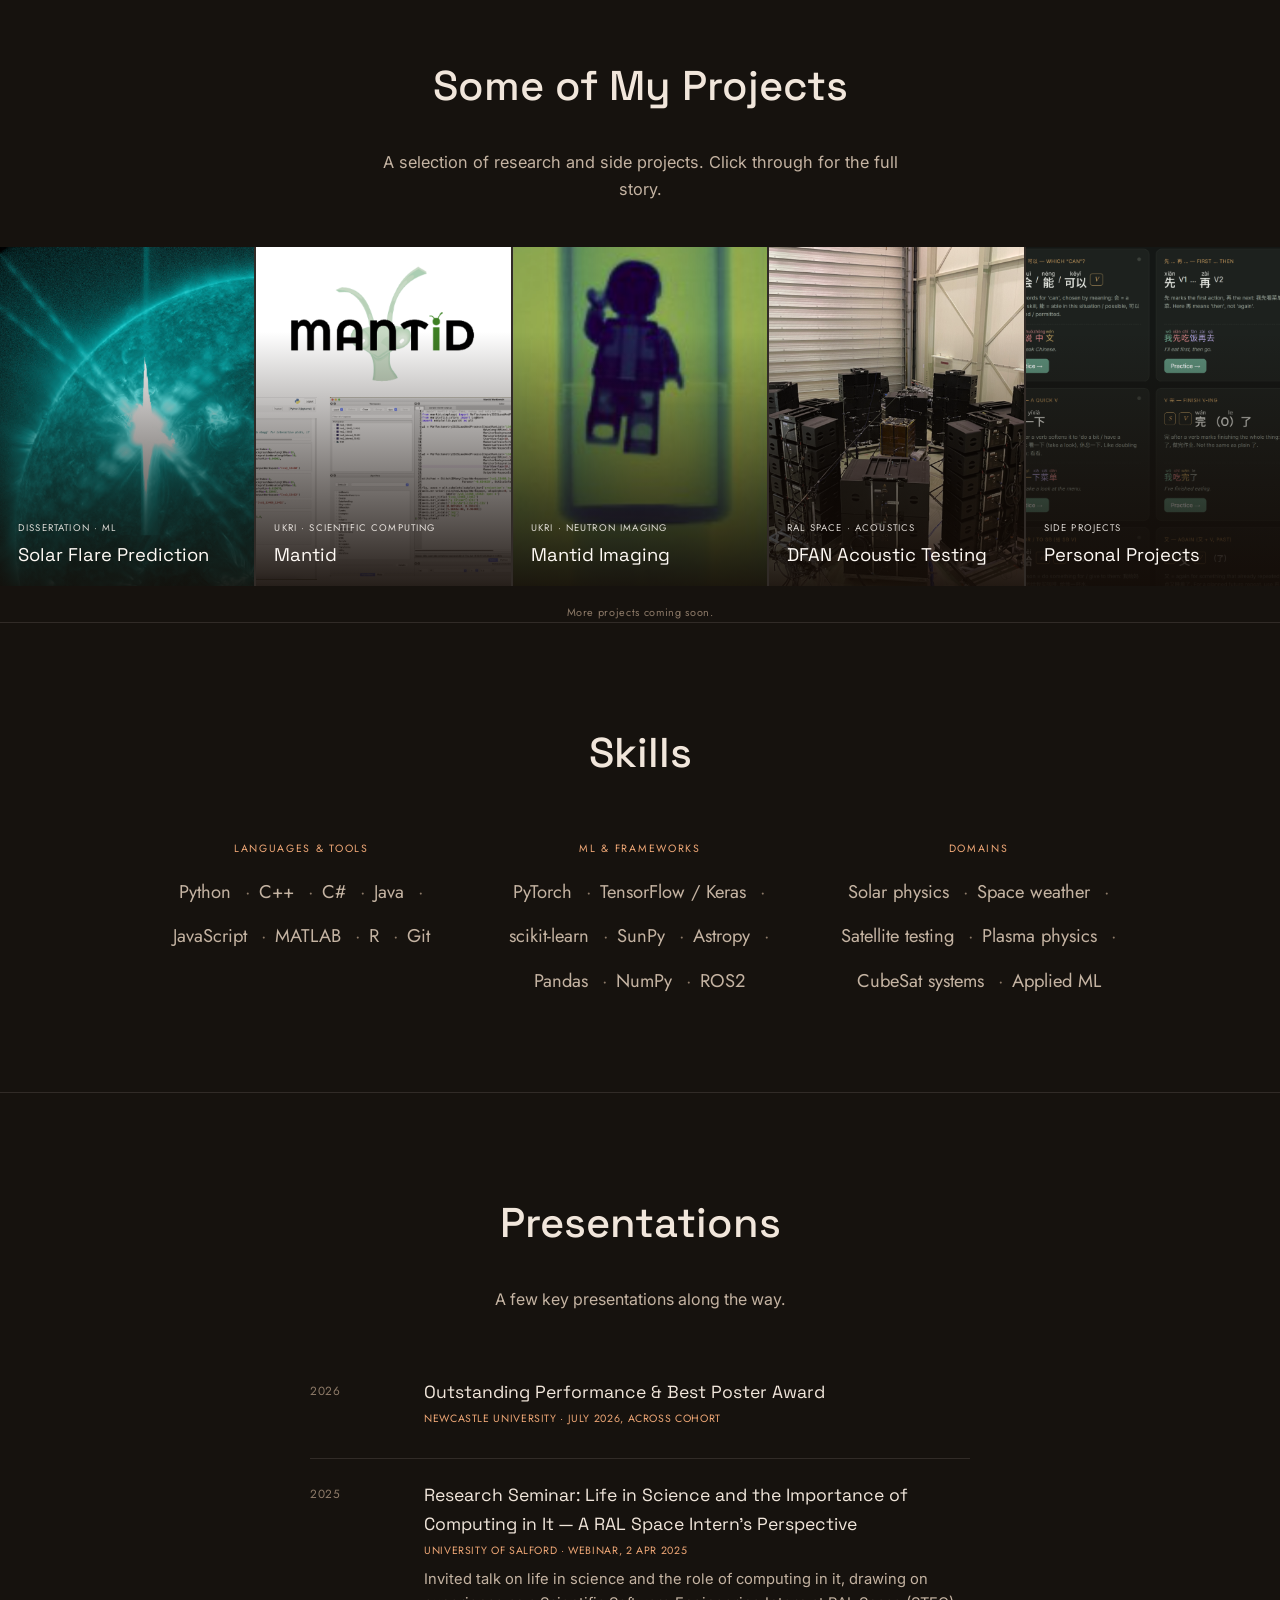
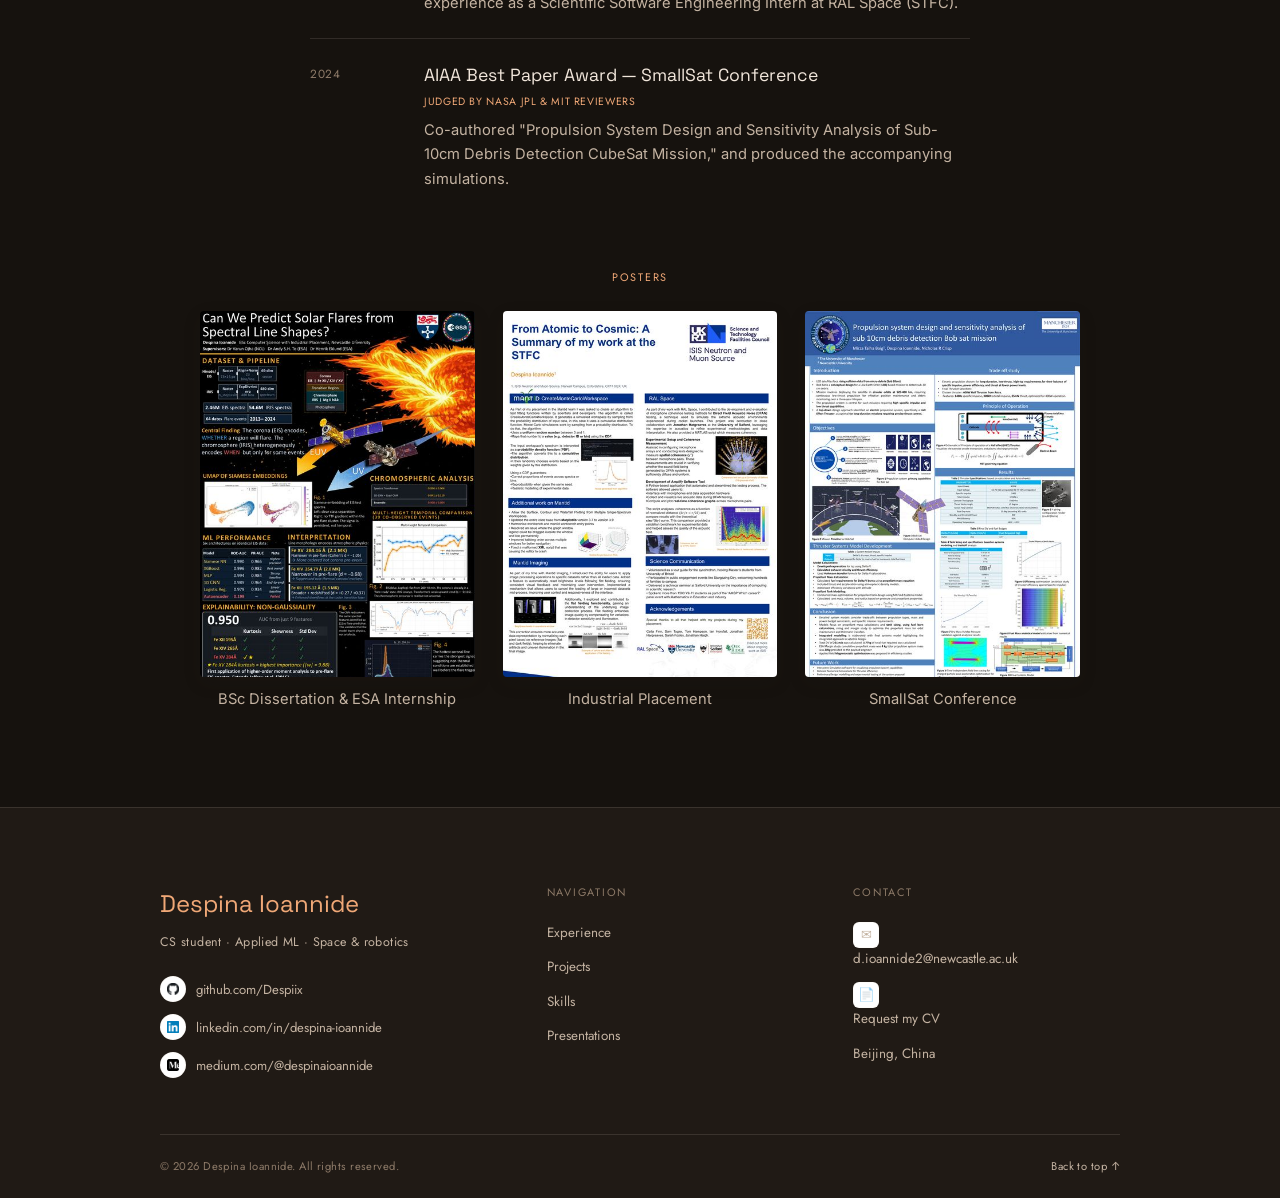
==== commit 8eee8f95: "Add Favicon, 404 page" ====
--- a/index.html
+++ b/index.html
@@ -5,6 +5,11 @@
 <meta name="viewport" content="width=device-width, initial-scale=1.0">
 <title>Despina Ioannide</title>
 <meta name="description" content="Despina Ioannide — Computer Science graduate, machine learning for space weather, incoming MSc Advanced Computing at Tsinghua University.">
+
+<link rel="icon" type="image/x-icon" href="/favicon.ico">
+<link rel="icon" type="image/png" sizes="192x192" href="/icon-192.png">
+<link rel="apple-touch-icon" href="/apple-touch-icon.png">
+<script type='module' src='https://static.cloudflareinsights.com/beacon.min.js' data-cf-beacon='{"token": "4fbaf637a9514fcdbe176cc45ba7c350"}'></script>
 
 <meta property="og:type" content="website">
 <meta property="og:title" content="Despina Ioannide">
